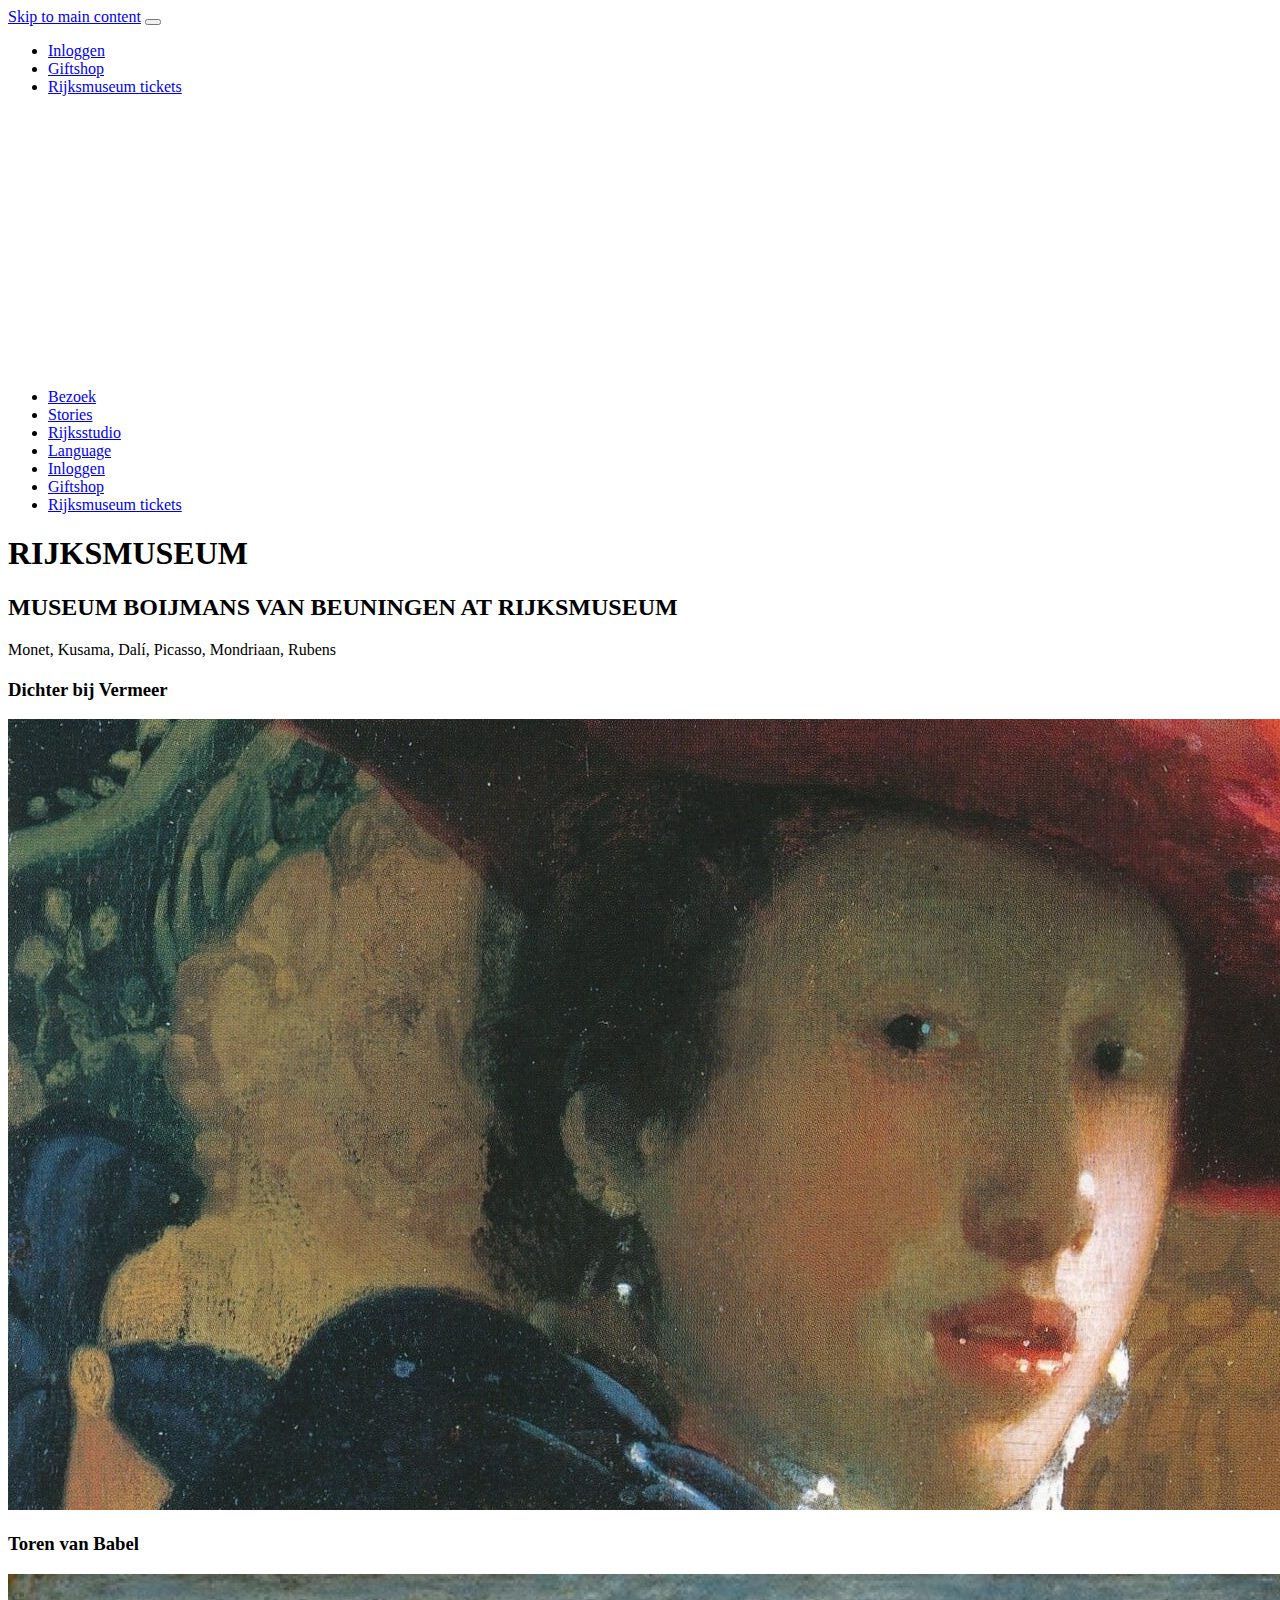
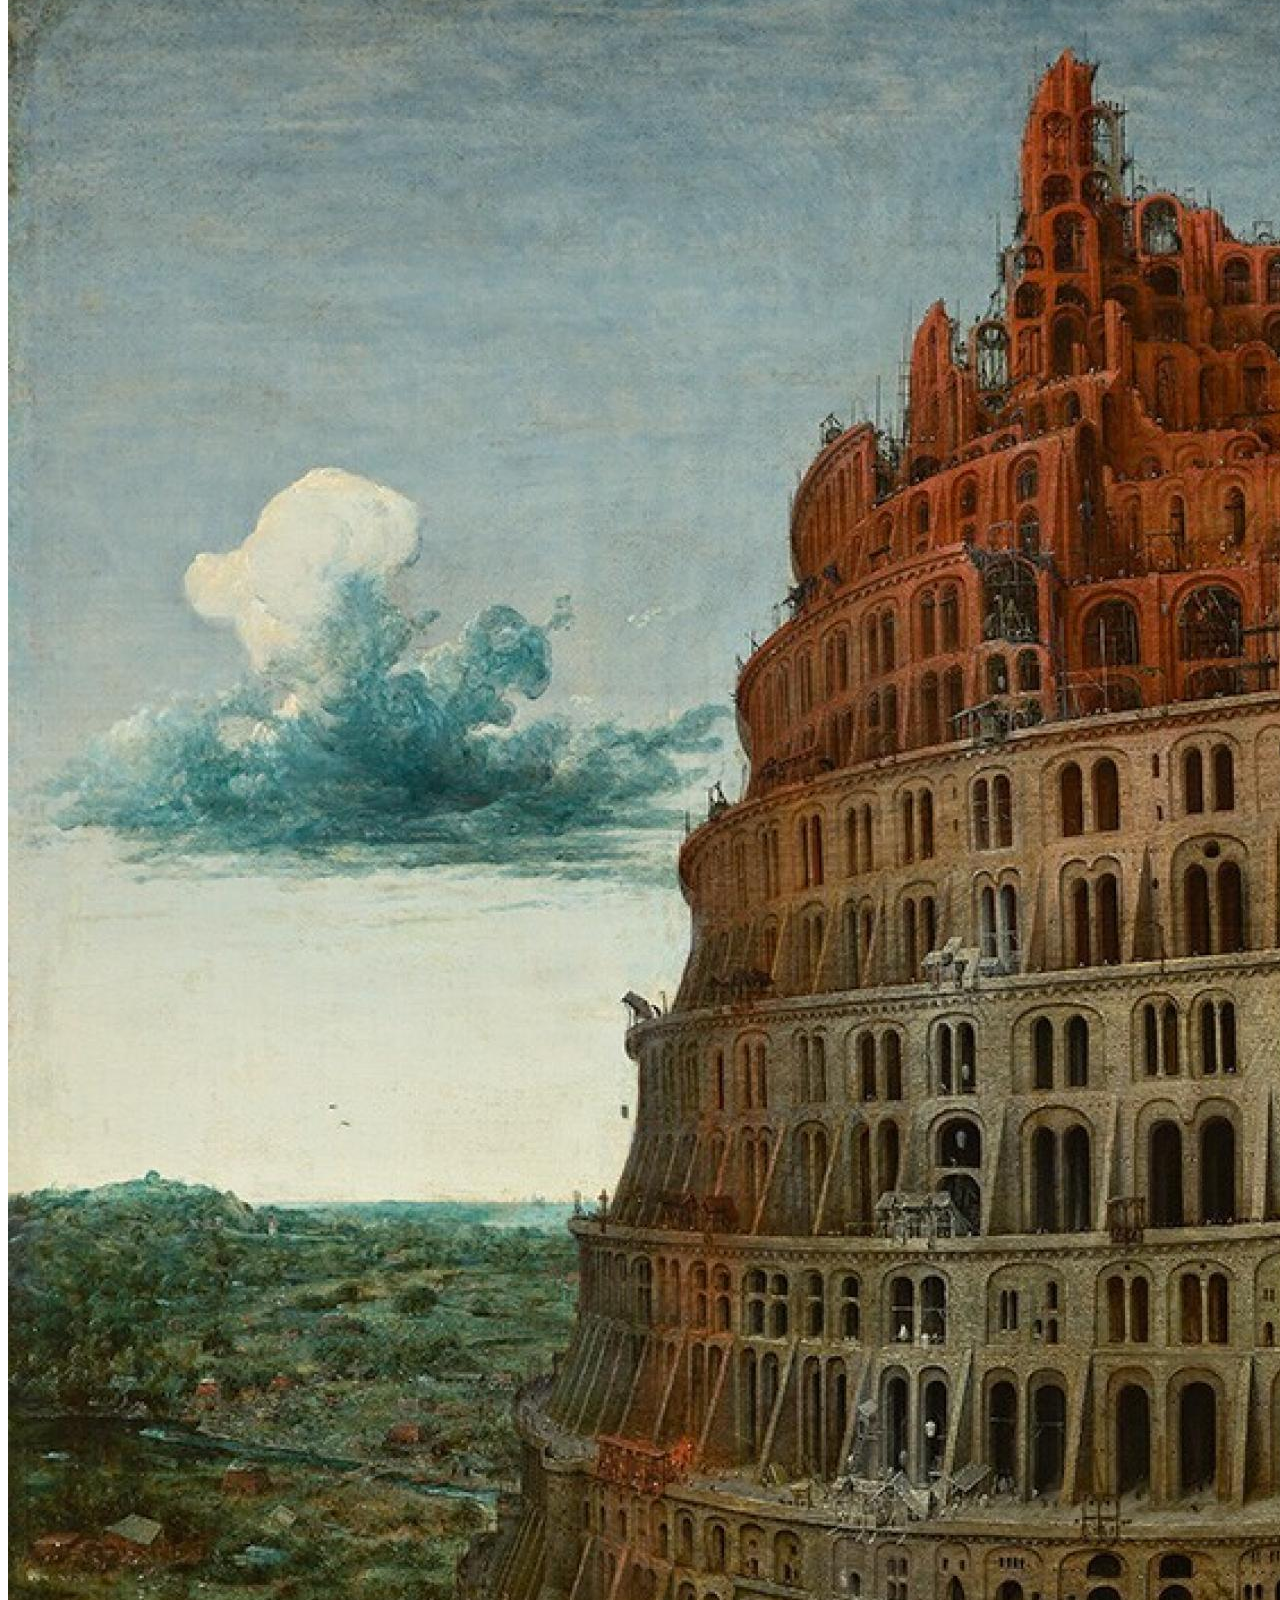
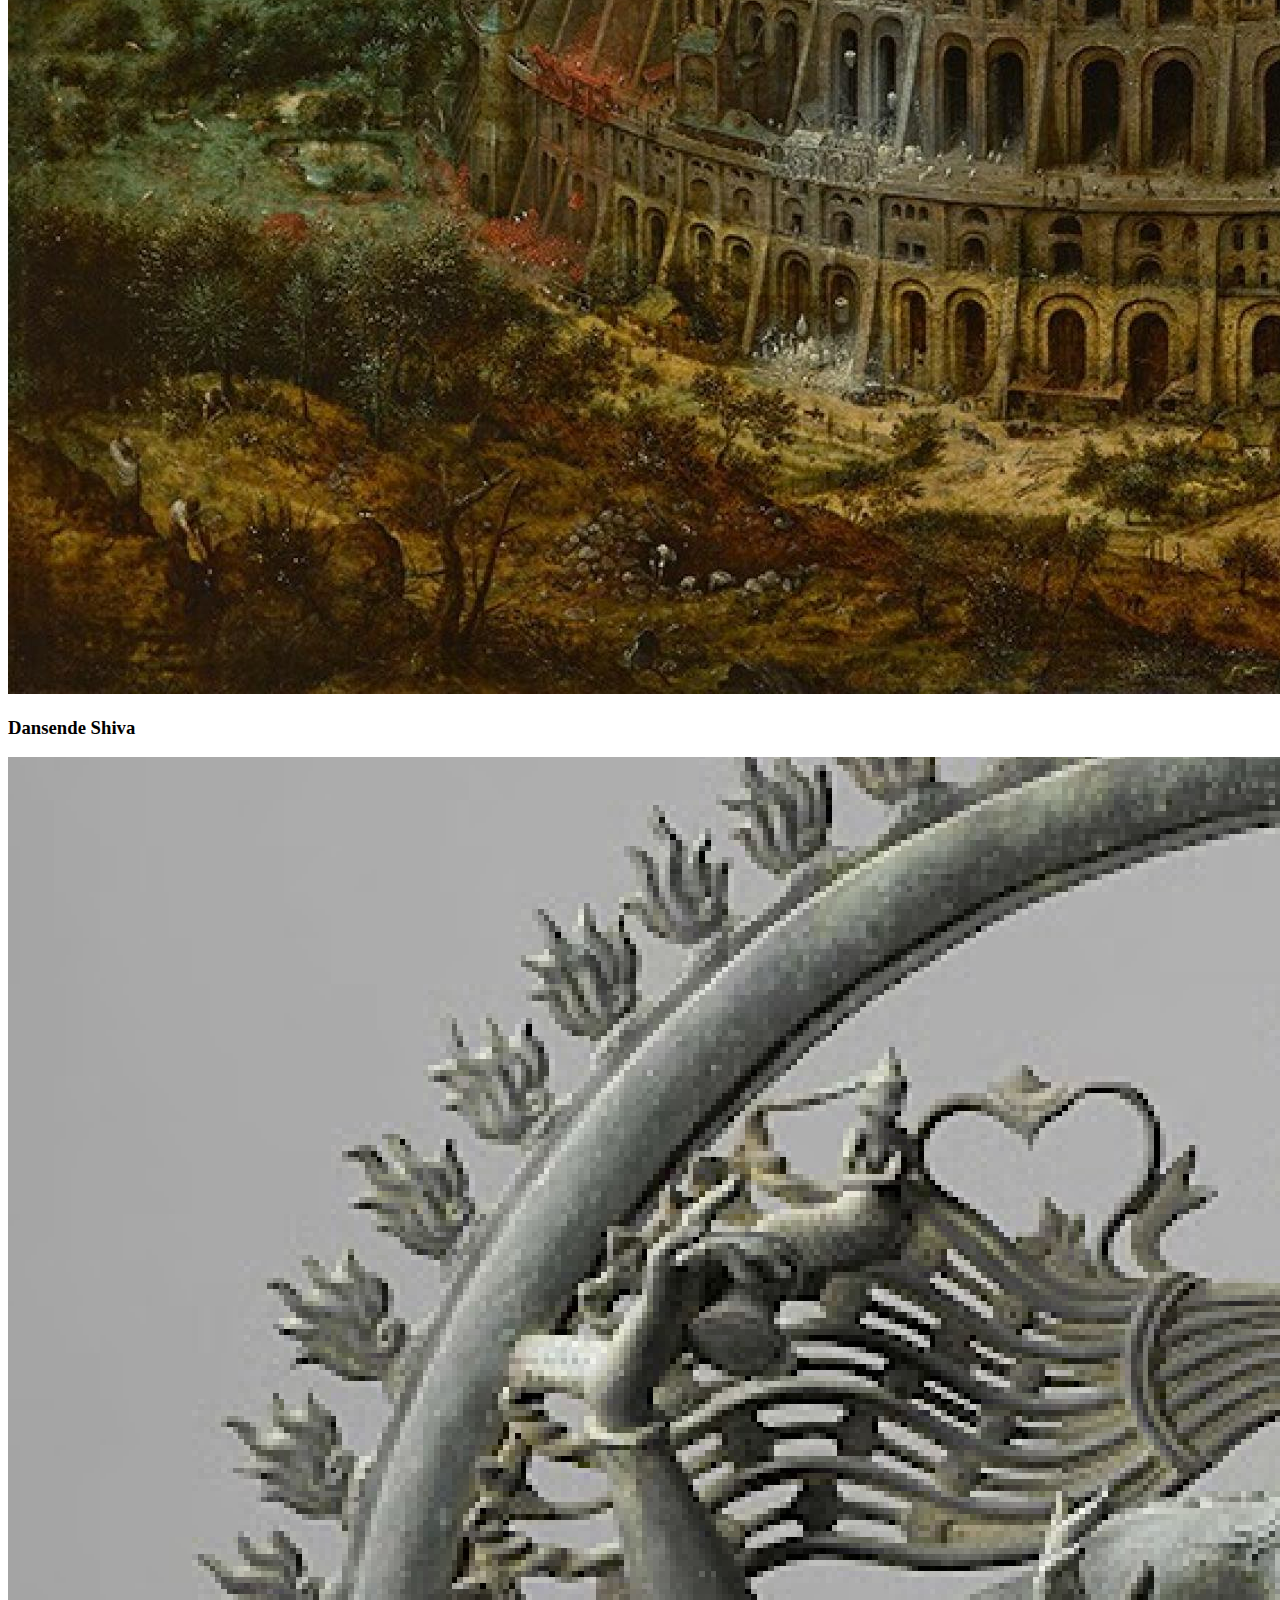
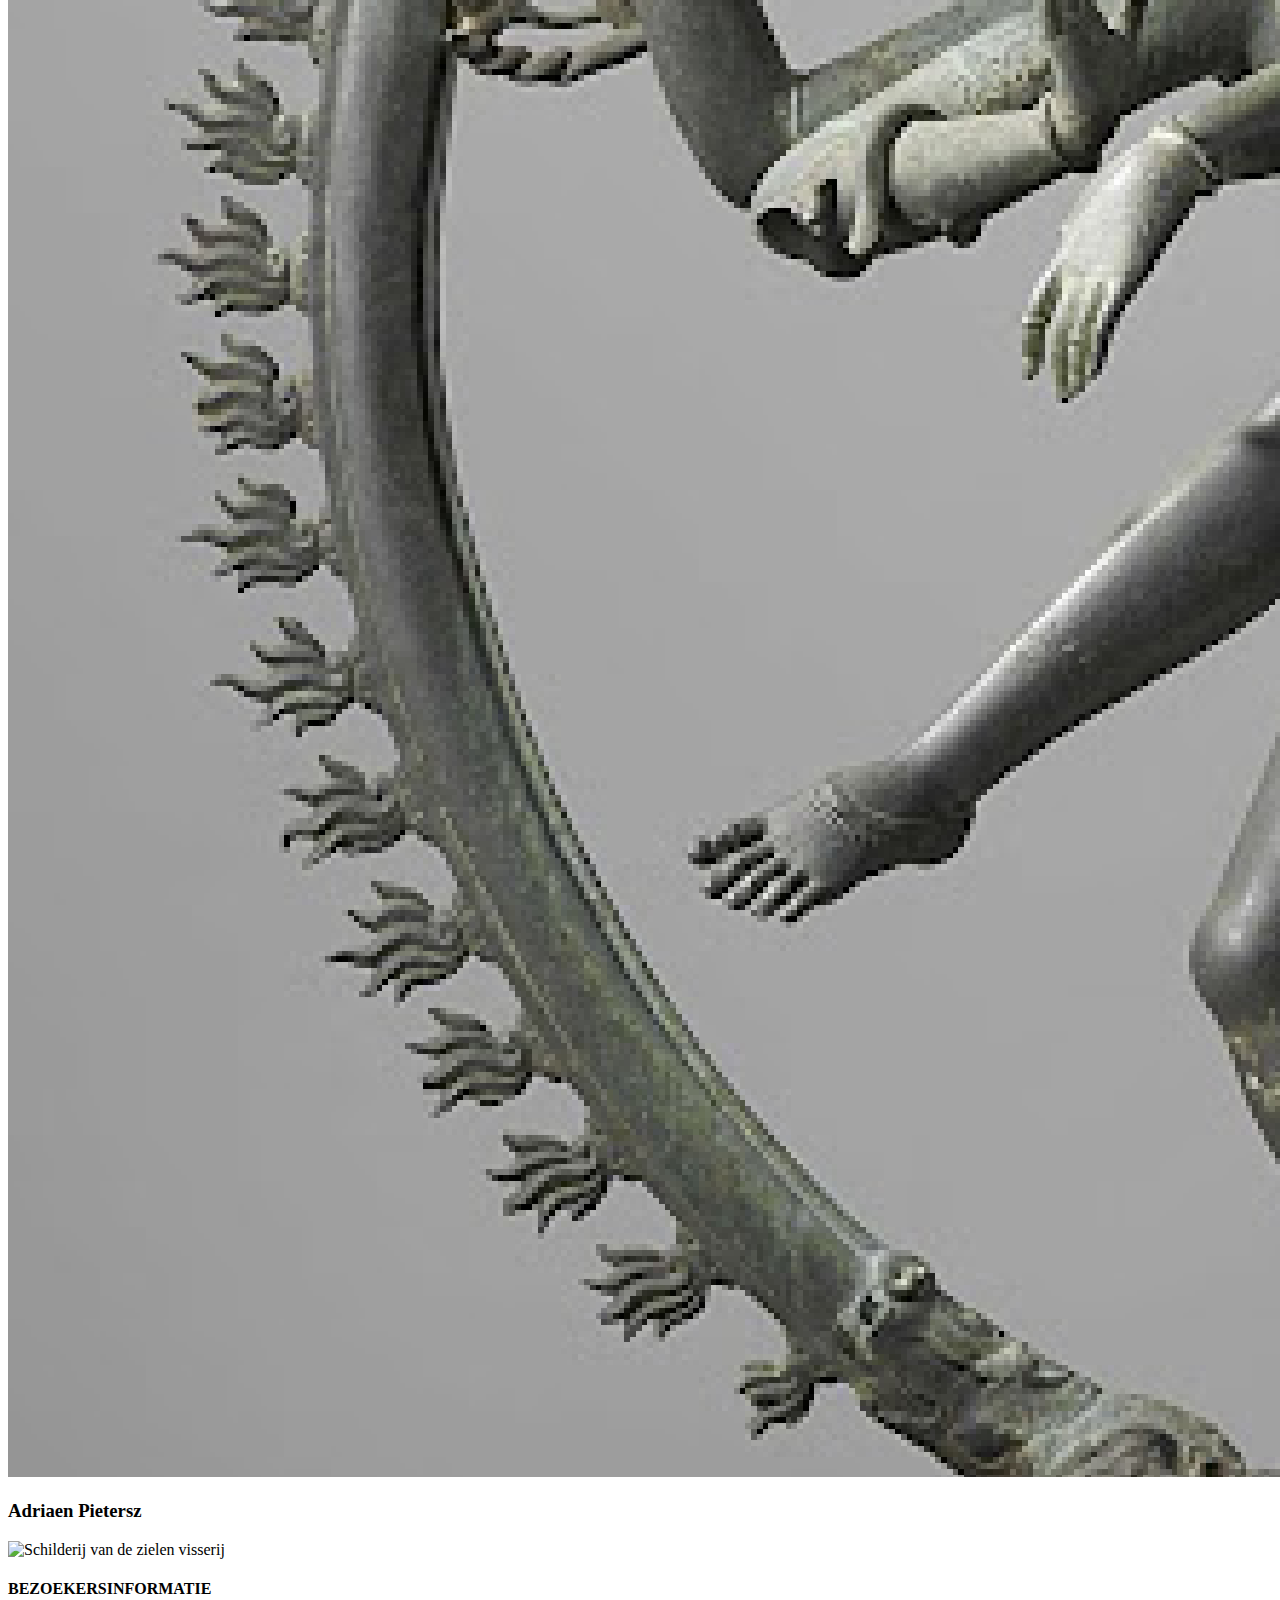
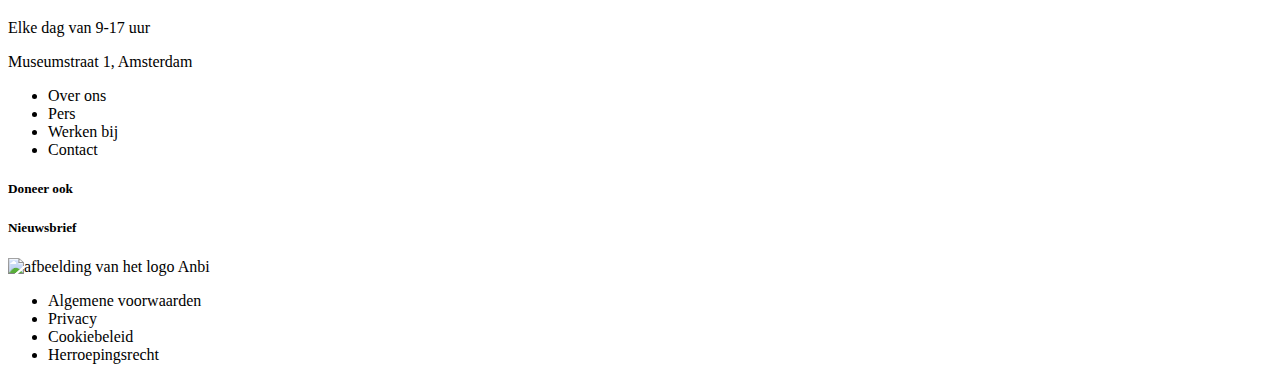
==== index.html @ 8ff32836 "Update index.html" ====
<!doctype html>
<html lang="nl">

<head>
  <meta charset="UTF-8">
  <meta name="author" content="jouw naam">
  <link rel="preconnect" href="https://fonts.googleapis.com">
  <script src="https://code.jquery.com/jquery-3.6.0.min.js"></script>
  <link rel="preconnect" href="https://fonts.gstatic.com" crossorigin>
  <link href="https://fonts.googleapis.com/css2?family=Quicksand:wght@300;400;500;600;700&display=swap"
    rel="stylesheet">
  <meta name="viewport" content="width=device-width, initial-scale=1">
  <title>Rijksmuseum homepagina</title>
  <link href="./style/homepagina.css" rel="stylesheet">
  <link href="./style/algemeen.css" rel="stylesheet">
  <link rel="icon" type="image/svg+xml" href="images/favicon.svg">
</head>

<body>
  <header>
    <a href="#main" class="skip">Skip to main content</a>
    <button id="hamburger">
      <span></span>
      <span></span>
      <span></span>
      <span></span>
    </button>

    <nav>
      <ul>
        <li><a href=".html">Inloggen</a></li>
        <li><a href=".html">Giftshop</a></li>
        <li><a href=".html">Rijksmuseum tickets</a></li>
      </ul>
    </nav>

    <nav>
      <a><img src="./images/search.png" alt="link naar zoekbalk"></a>
      <ul>
        <li><a href="index.html">Bezoek</a></li>
        <li><a href=".html">Stories</a></li>
        <li><a href=".html">Rijksstudio</a></li>
        <li><a href="index.html">Language</a></li>
        <li><a href=".html">Inloggen</a></li>
        <li><a href=".html">Giftshop</a></li>
        <li><a href=".html">Rijksmuseum tickets</a></li>
      </ul>
    </nav>

    <h1>RIJKSMUSEUM</h1>
    <section>
      <h2>MUSEUM BOIJMANS VAN BEUNINGEN AT RIJKSMUSEUM</h2>
      <p>Monet, Kusama, Dalí, Picasso, Mondriaan, Rubens</p>
    </section>
  </header>


  <main id="main">
    <section>
      <h2></h2>

      <article>
        <h3>Dichter bij Vermeer</h3>
        <img src="./images/vermeer.jpg" alt="Schilderij van Vermeer van een jongen met een hoed">
      </article>

      <article>
        <h3>Toren van Babel</h3>
        <img src="images/torenvanbabel.jpg" alt="Schilderij van de toren van Babel">
      </article>

      <article>
        <h3>Dansende Shiva</h3>
        <img src="images/dansendeShiva.png" alt="Foto van het beeld van de Dansende Shiva">
      </article>

      <article>
        <h3>Adriaen Pietersz</h3>
        <img src="images/dezielenvisserij.jpeg" alt="Schilderij van de zielen visserij">
      </article>

    </section>
  </main>


  <footer>
    <section>
      <h4>BEZOEKERSINFORMATIE</h4>
      <p>Elke dag van 9-17 uur</p>
      <p>Museumstraat 1, Amsterdam</p>
    </section>

    <div>
      <ul>
        <li>Over ons</li>
        <li>Pers</li>
        <li>Werken bij</li>
        <li>Contact</li>
      </ul>
    </div>

    <section>
      <h5>Doneer ook</h5>
      <h5>Nieuwsbrief</h5>
    </section>

    <section>
      <img src="./images/anbilogo.png" alt="afbeelding van het logo Anbi">
    </section>
    <div>
      <ul>
        <li>Algemene voorwaarden</li>
        <li>Privacy</li>
        <li>Cookiebeleid</li>
        <li>Herroepingsrecht</li>
      </ul>
    </div>
  </footer>

  <script defer src="scripts/script.js"></script>
</body>

</html>
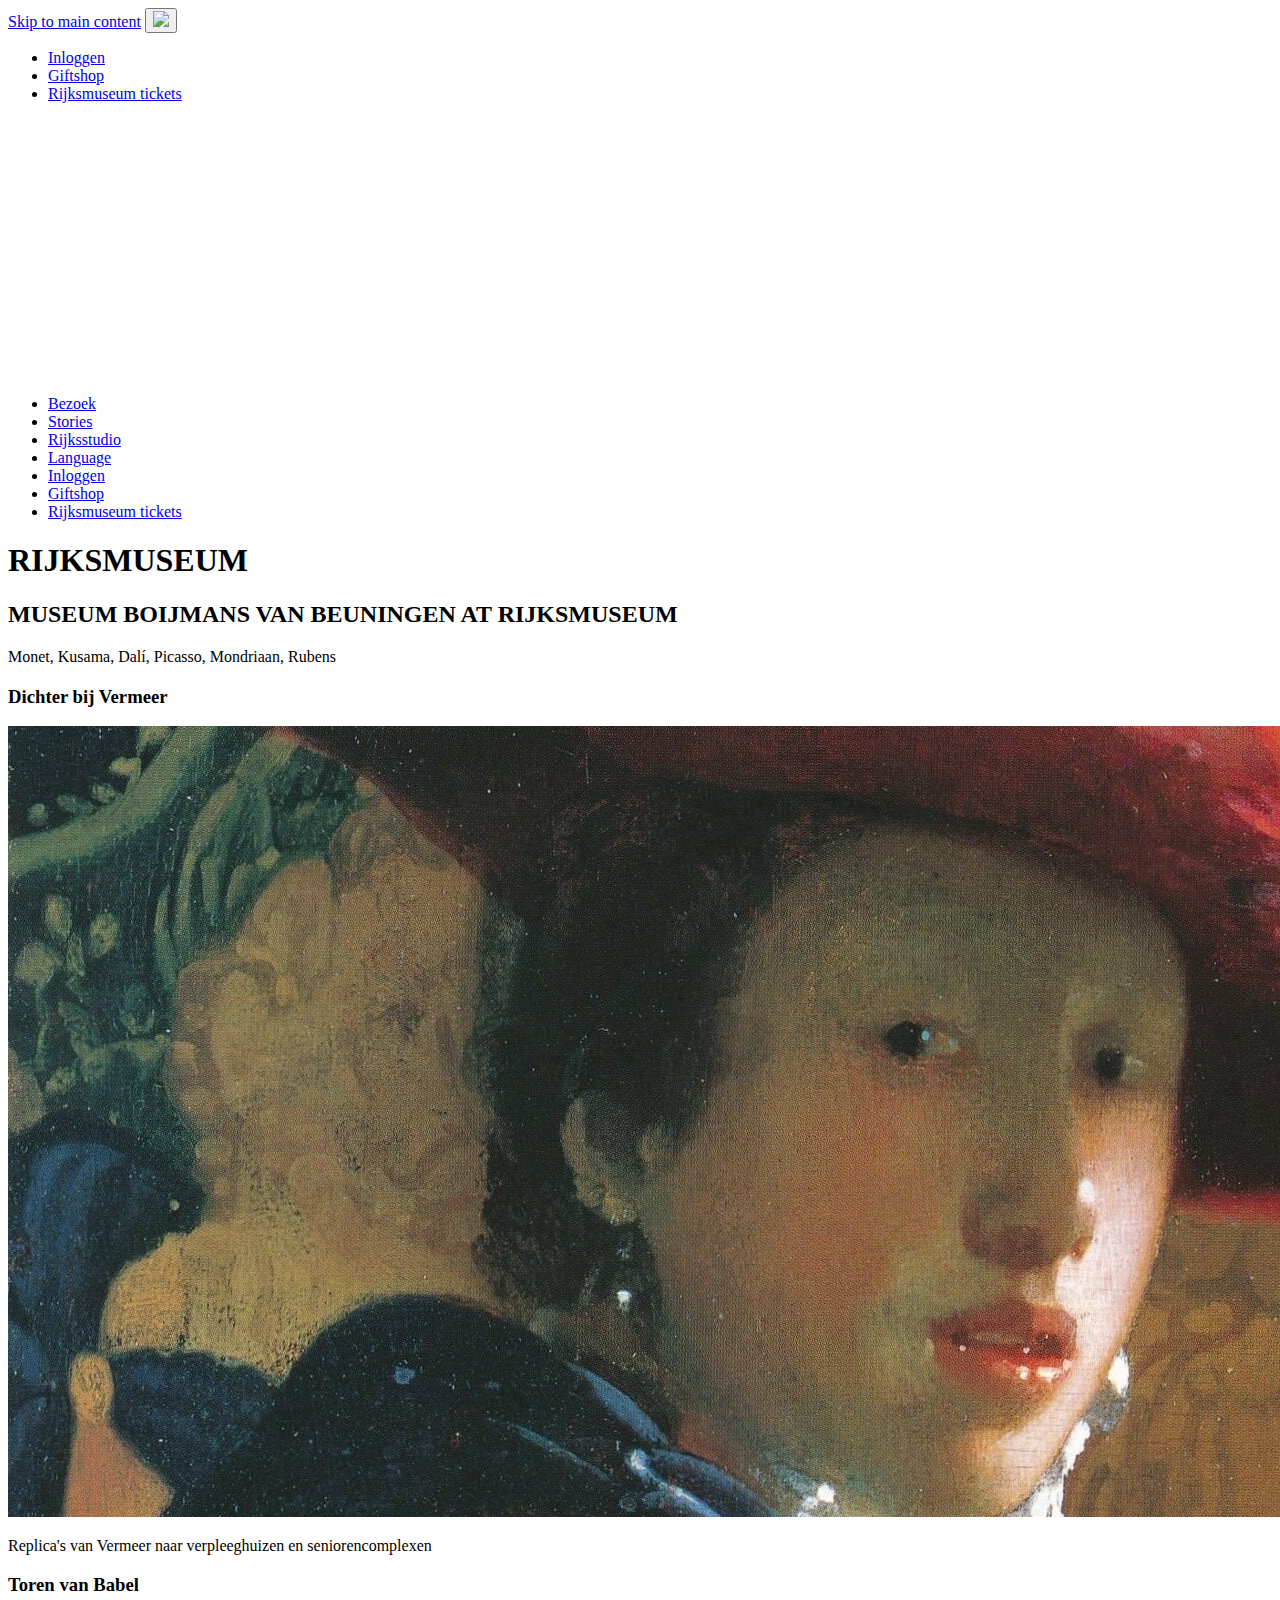
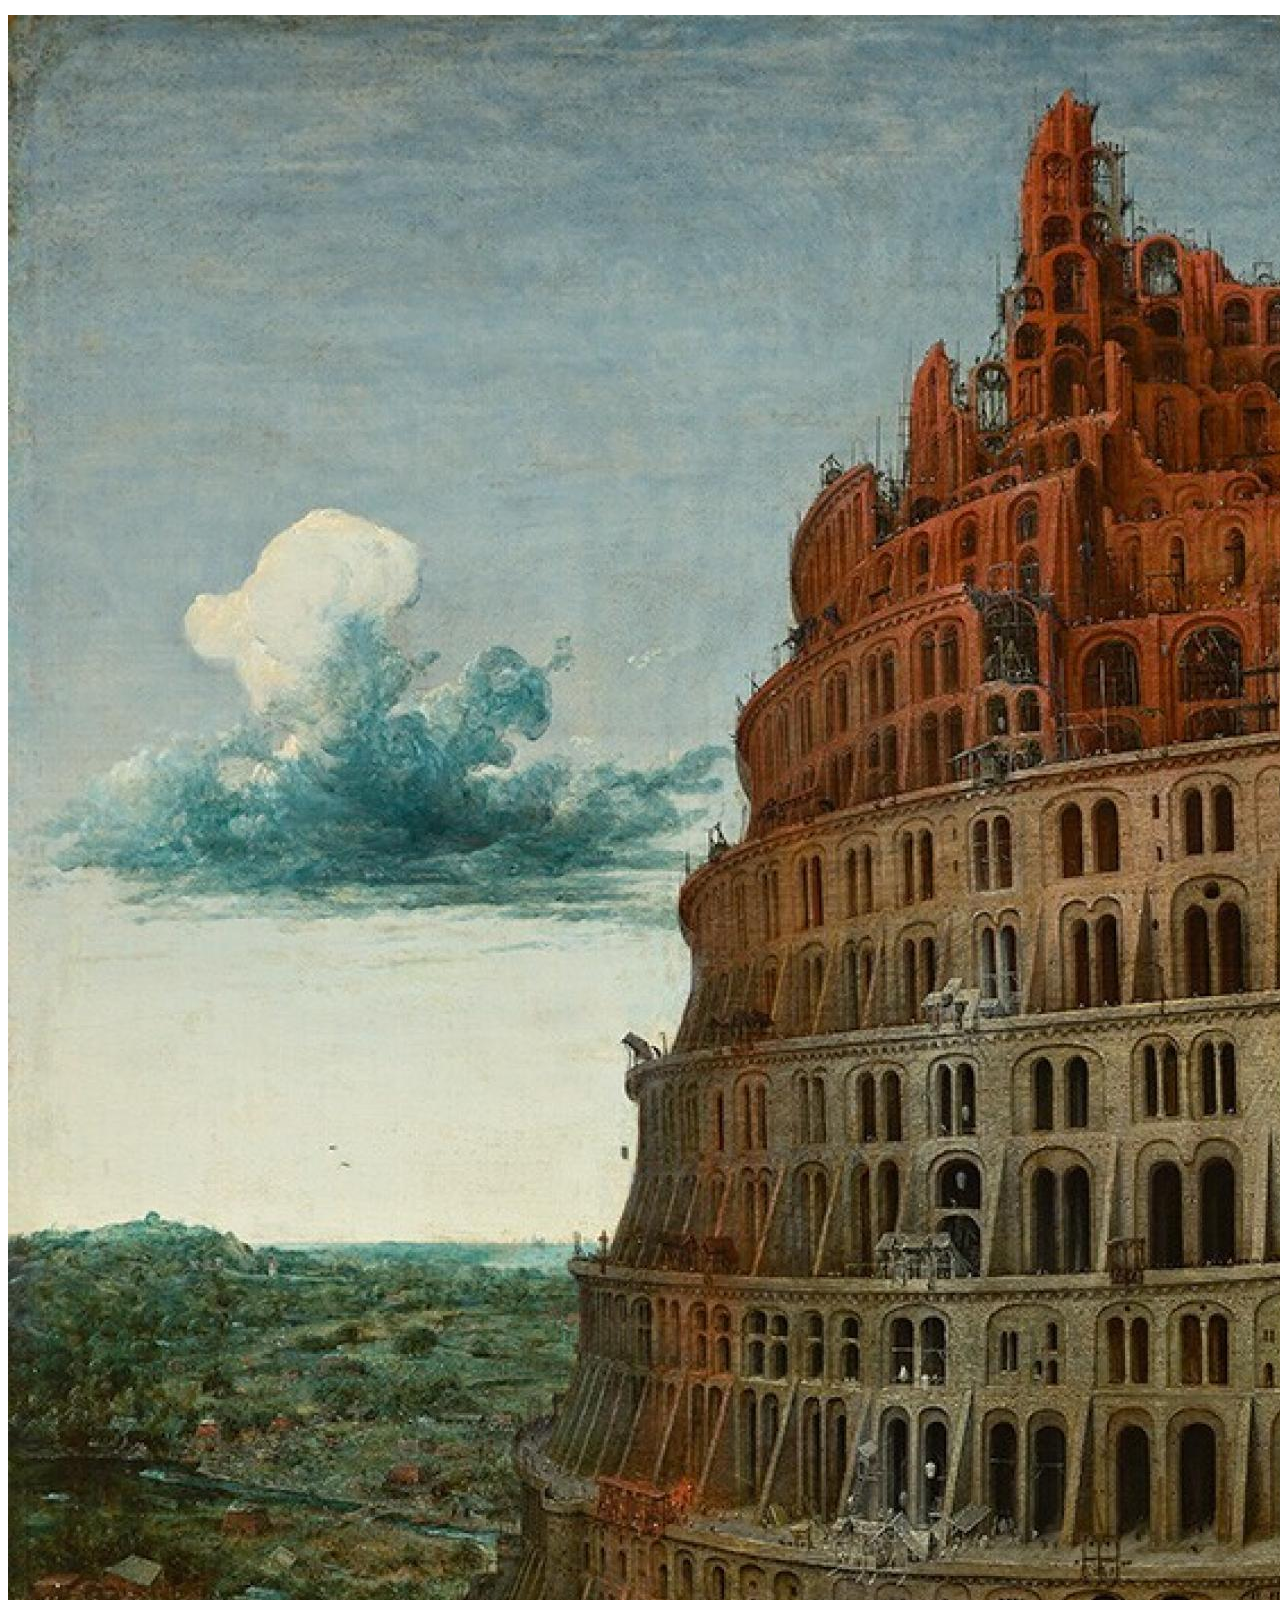
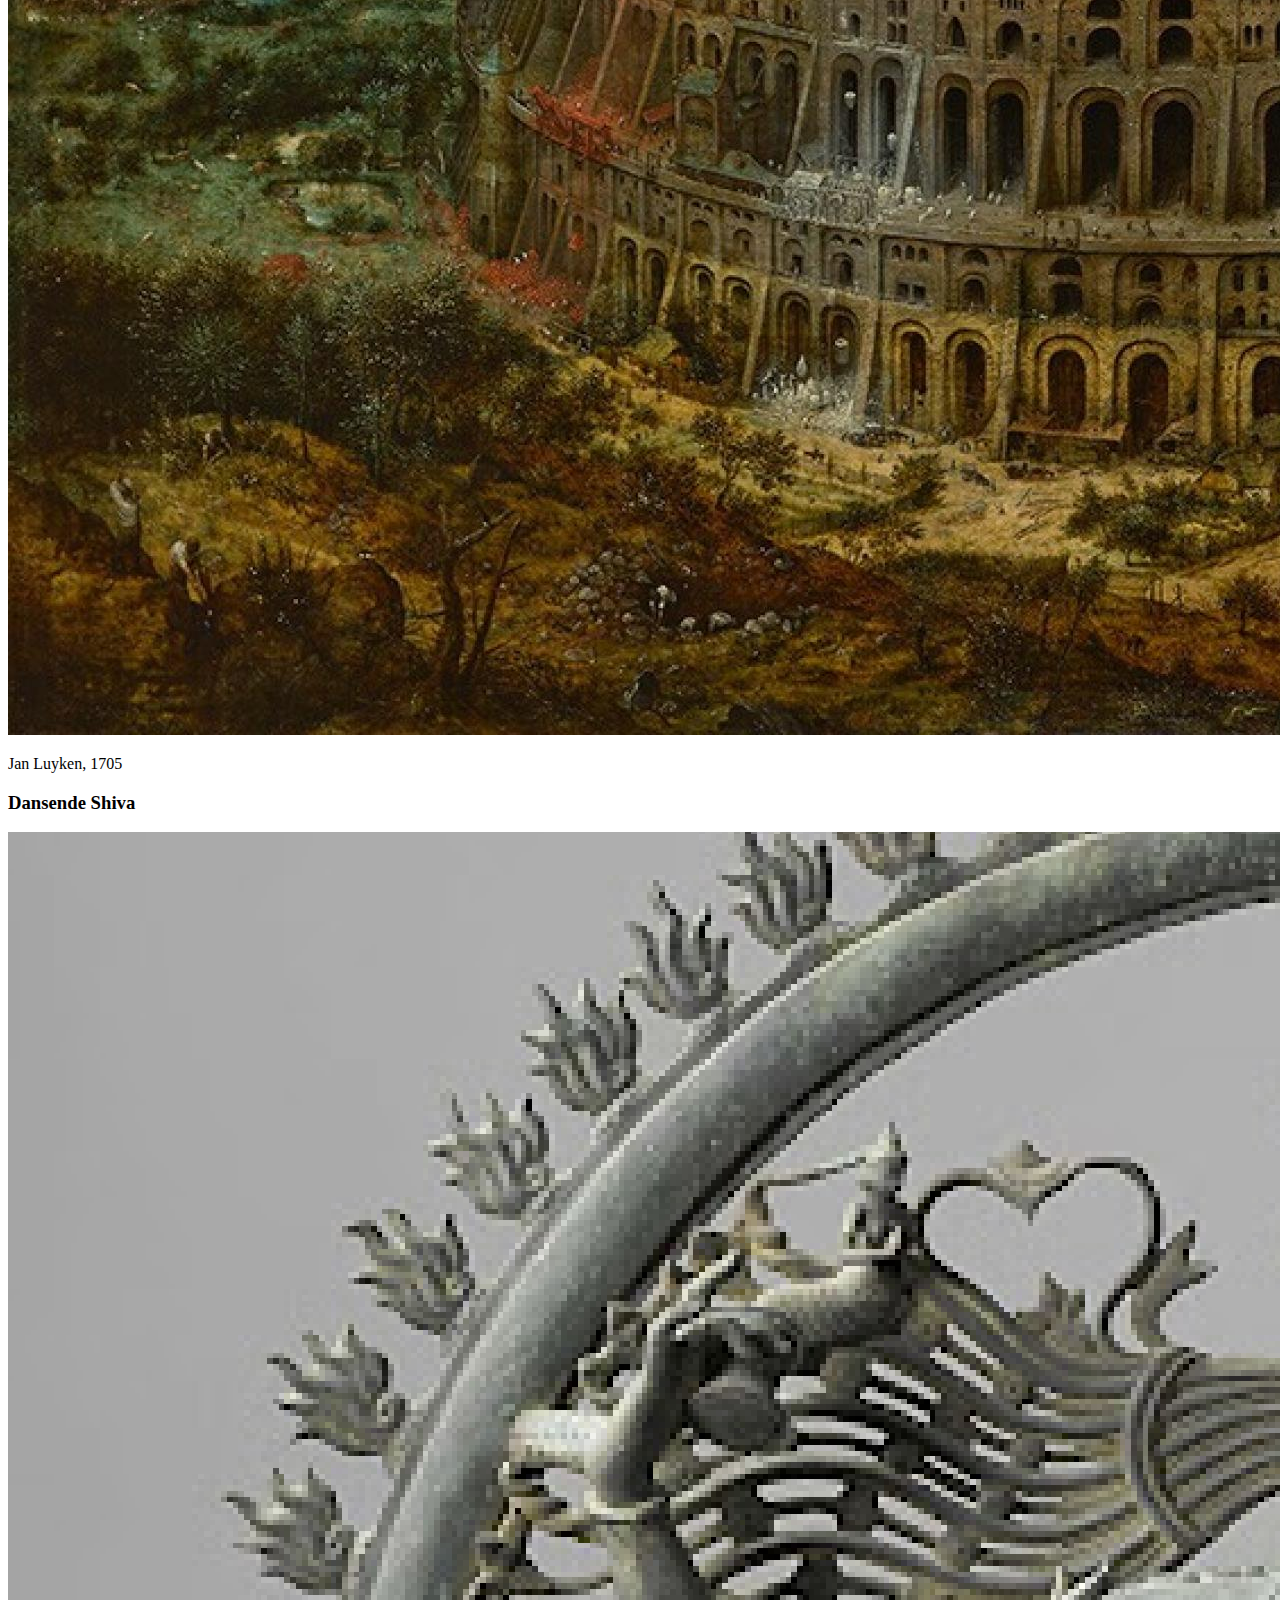
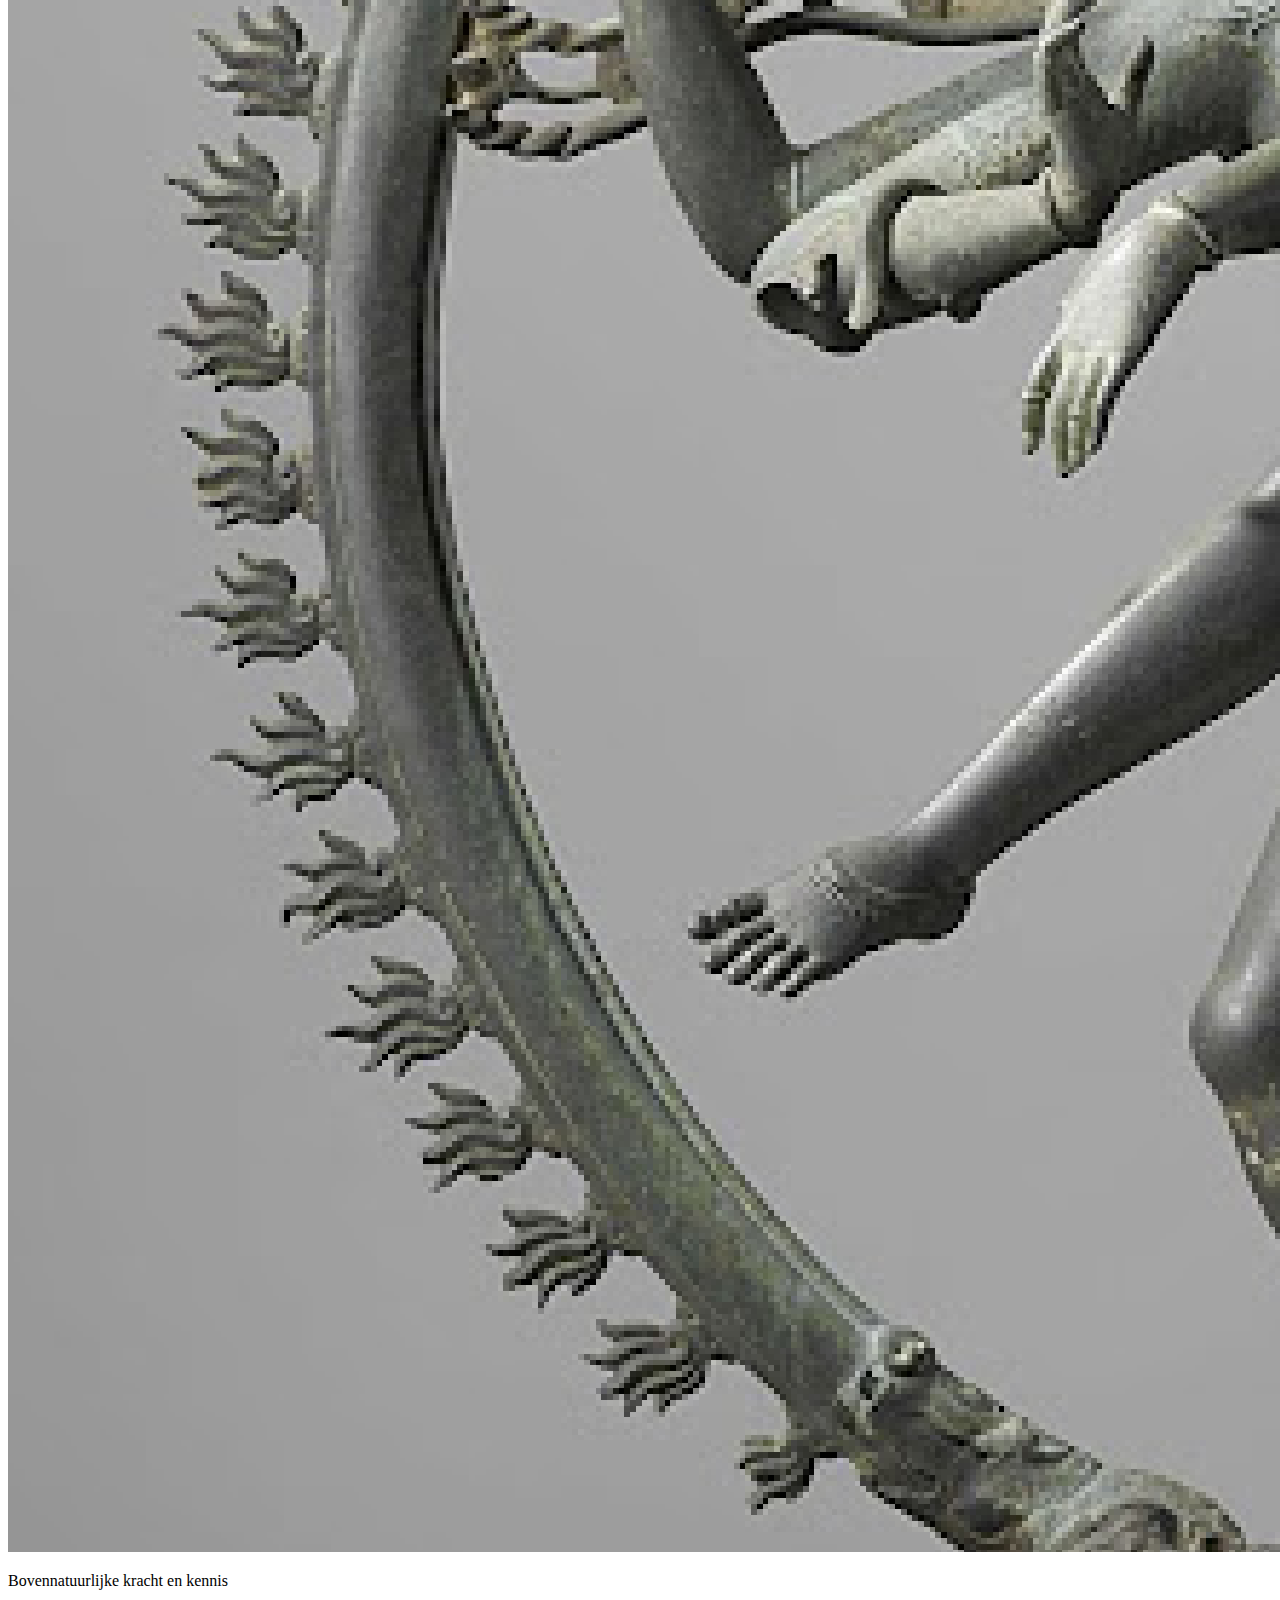
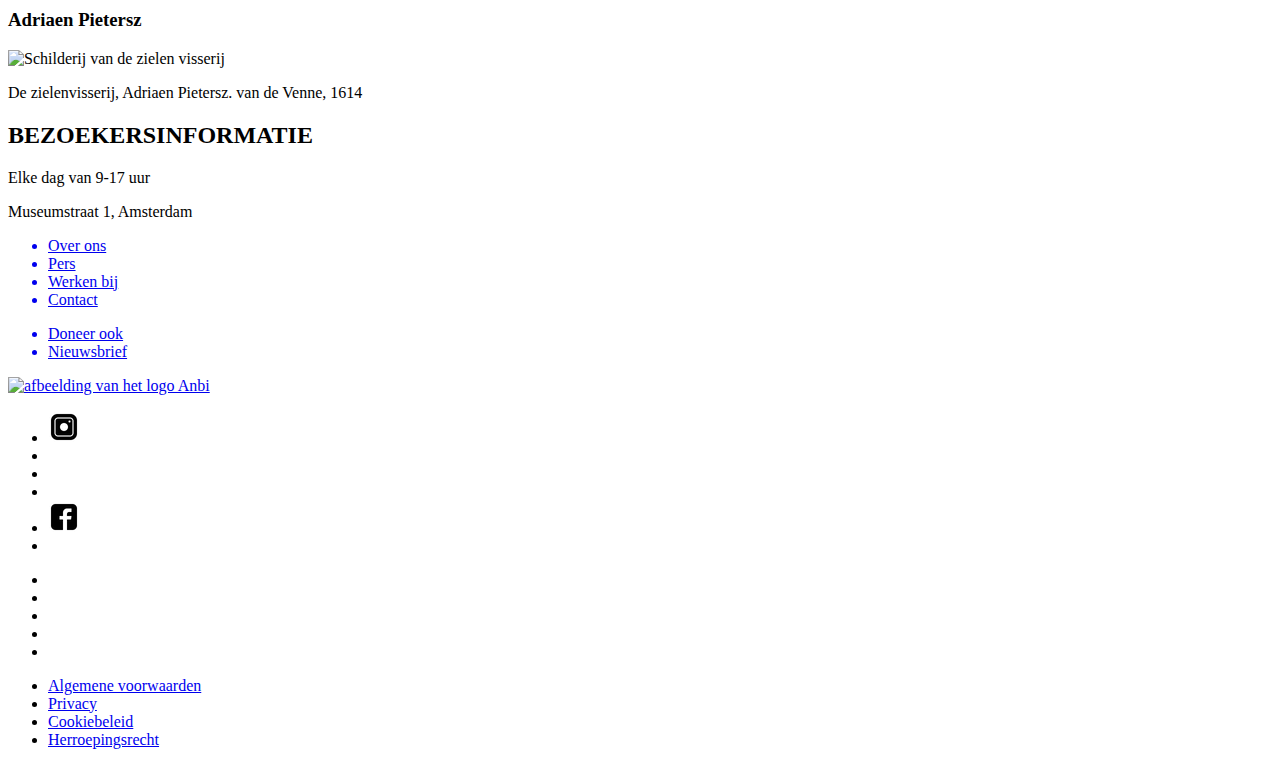
==== commit 1ee47c9e: "Update index.html" ====
--- a/index.html
+++ b/index.html
@@ -13,17 +13,13 @@
   <title>Rijksmuseum homepagina</title>
   <link href="./style/homepagina.css" rel="stylesheet">
   <link href="./style/algemeen.css" rel="stylesheet">
-  <link rel="icon" type="image/svg+xml" href="images/favicon.svg">
 </head>
 
 <body>
   <header>
     <a href="#main" class="skip">Skip to main content</a>
-    <button id="hamburger">
-      <span></span>
-      <span></span>
-      <span></span>
-      <span></span>
+    <button aria-label="menu" aria-expanded="false">
+      <img src="https://assets.codepen.io/274456/ui-icon-hamburger.svg" aria-hidden="true" />
     </button>
 
     <nav>
@@ -40,7 +36,7 @@
         <li><a href="index.html">Bezoek</a></li>
         <li><a href=".html">Stories</a></li>
         <li><a href=".html">Rijksstudio</a></li>
-        <li><a href="index.html">Language</a></li>
+        <li><a href="vermeer.html">Language</a></li>
         <li><a href=".html">Inloggen</a></li>
         <li><a href=".html">Giftshop</a></li>
         <li><a href=".html">Rijksmuseum tickets</a></li>
@@ -62,21 +58,25 @@
       <article>
         <h3>Dichter bij Vermeer</h3>
         <img src="./images/vermeer.jpg" alt="Schilderij van Vermeer van een jongen met een hoed">
+        <p>Replica's van Vermeer naar verpleeghuizen en seniorencomplexen</p>
       </article>
 
       <article>
         <h3>Toren van Babel</h3>
         <img src="images/torenvanbabel.jpg" alt="Schilderij van de toren van Babel">
+        <p>Jan Luyken, 1705</p>
       </article>
 
       <article>
         <h3>Dansende Shiva</h3>
         <img src="images/dansendeShiva.png" alt="Foto van het beeld van de Dansende Shiva">
+        <p>Bovennatuurlijke kracht en kennis</p>
       </article>
 
       <article>
         <h3>Adriaen Pietersz</h3>
         <img src="images/dezielenvisserij.jpeg" alt="Schilderij van de zielen visserij">
+        <p>De zielenvisserij, Adriaen Pietersz. van de Venne, 1614</p>
       </article>
 
     </section>
@@ -85,35 +85,60 @@
 
   <footer>
     <section>
-      <h4>BEZOEKERSINFORMATIE</h4>
+      <h2>BEZOEKERSINFORMATIE</h2>
       <p>Elke dag van 9-17 uur</p>
       <p>Museumstraat 1, Amsterdam</p>
     </section>
 
     <div>
       <ul>
-        <li>Over ons</li>
-        <li>Pers</li>
-        <li>Werken bij</li>
-        <li>Contact</li>
+        <a href="#"><li>Over ons</li></a>
+        <a href="#"><li>Pers</li></a>
+        <a href="#"><li>Werken bij</li></a>
+        <a href="#"><li>Contact</li></a>
       </ul>
     </div>
 
     <section>
-      <h5>Doneer ook</h5>
-      <h5>Nieuwsbrief</h5>
+      <div>
+        <ul>
+          <a href="#"><li>Doneer ook</li></a>
+          <a href="#"><li>Nieuwsbrief</li></a>
+        </ul>
+      </div>
+
+      <div>
+        <a href="#"><img src="./images/anbilogo.png" alt="afbeelding van het logo Anbi"></a>
+      </div>
+
+      <div>
+        <ul>
+          <li><a href="#"></a><img src="./images/instagram.png" alt=""></a></li>
+          <li><a href="#"></a><img src="./images/twitter.png" alt=""></a></li>
+          <li><a href="#"></a><img src="./images/whatsapp.png" alt=""></a></li>
+          <li><a href="#"></a><img src="./images/pinterest.png" alt=""></a></li>
+          <li><a href="#"></a><img src="./images/facebook.png" alt=""></a></li>
+          <li><a href="#"></a><img src="./images/messenger.png" alt=""></a></li>
+        </ul>
+      </div>
+
     </section>
 
-    <section>
-      <img src="./images/anbilogo.png" alt="afbeelding van het logo Anbi">
-    </section>
     <div>
       <ul>
-        <li>Algemene voorwaarden</li>
-        <li>Privacy</li>
-        <li>Cookiebeleid</li>
-        <li>Herroepingsrecht</li>
+        <li><a href="#"><img src="./images/overheid.png" alt=""></a></li>
+        <li><a href="#"><img src="./images/Philips_logo_new.svg.png" alt=""></a></li>
+        <li><a href="#"><img src="./images/vrienden.png" alt=""></a></li>
+        <li><a href="#"><img src="./images/ing-logo-white-1.png" alt=""></a></li>
+        <li><a href="#"><img src="./images/kpn-logo-black-and-white.png" alt=""></a></li>
       </ul>
+      <ul>
+        <li><a href="#">Algemene voorwaarden</a></li>
+        <li><a href="#">Privacy</a></li>
+        <li><a href="#">Cookiebeleid</a></li>
+        <li><a href="#">Herroepingsrecht</a></li>
+      </ul>
+
     </div>
   </footer>
 
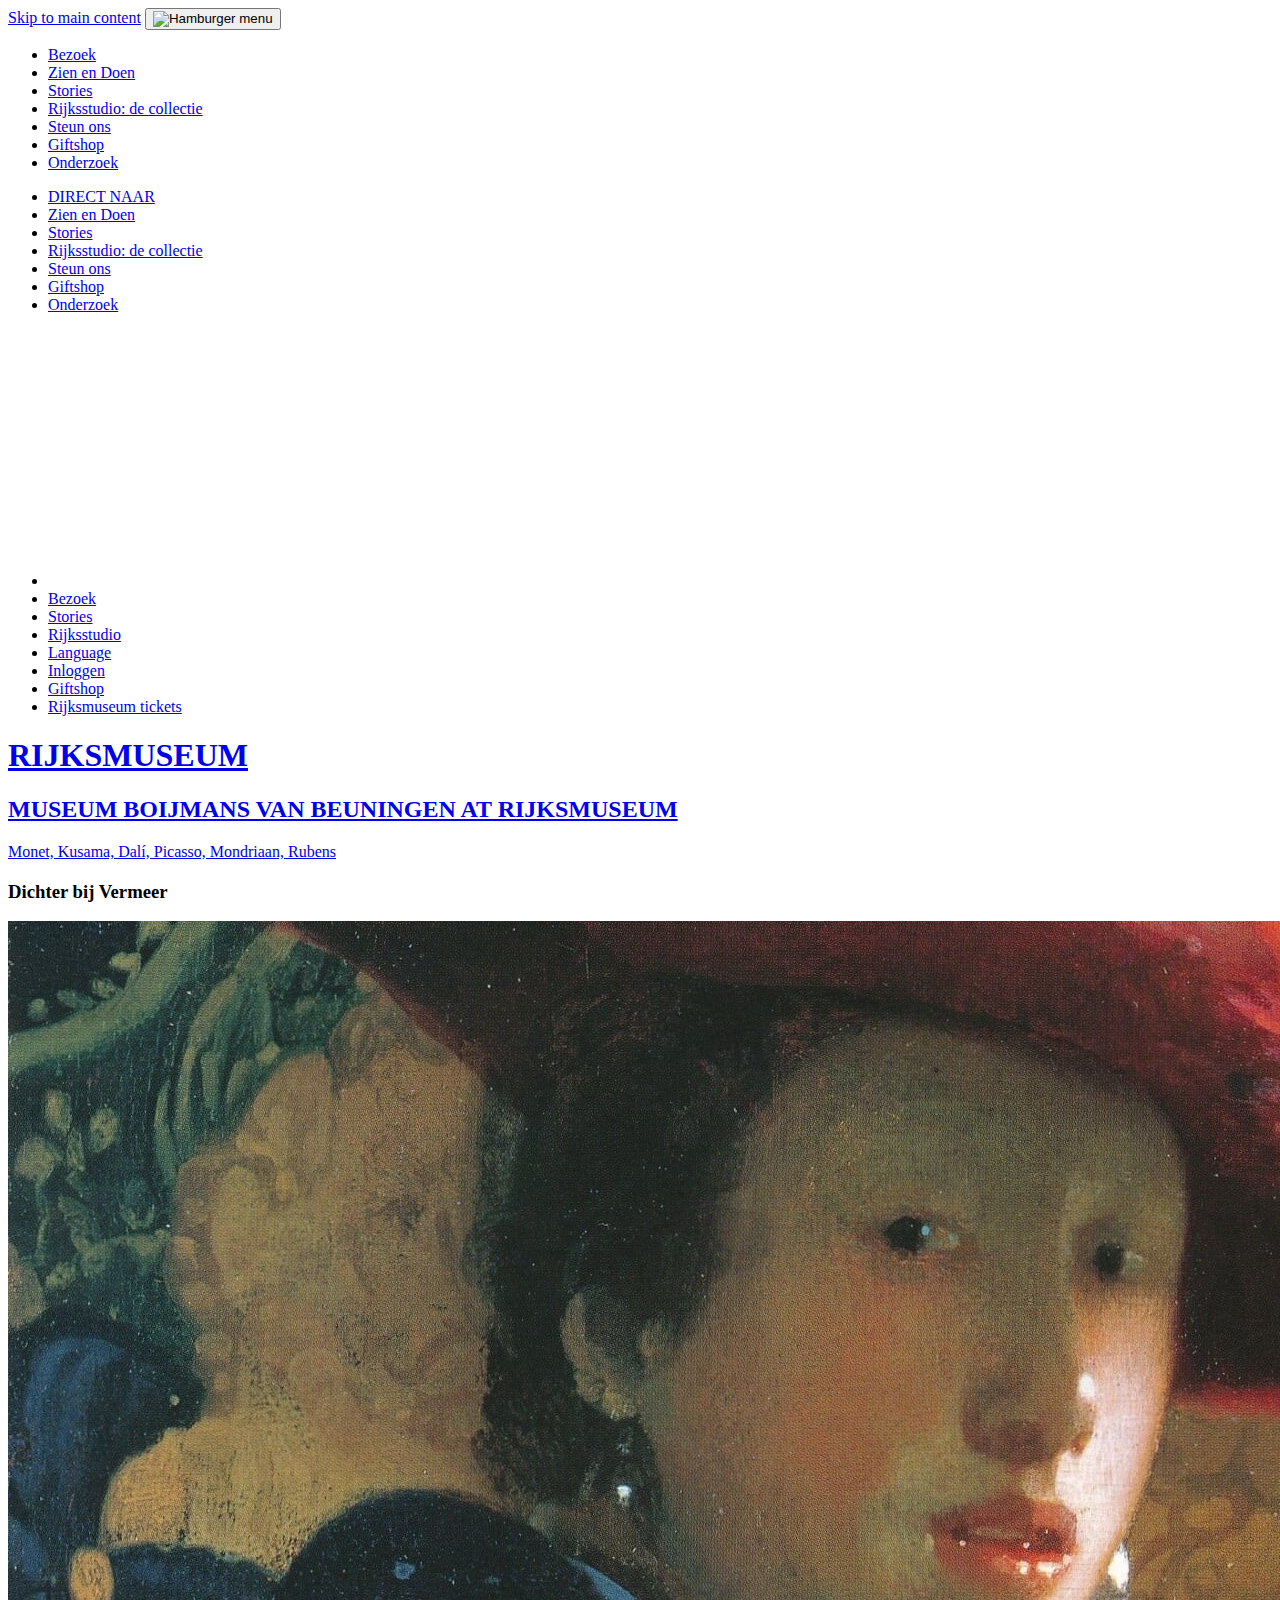
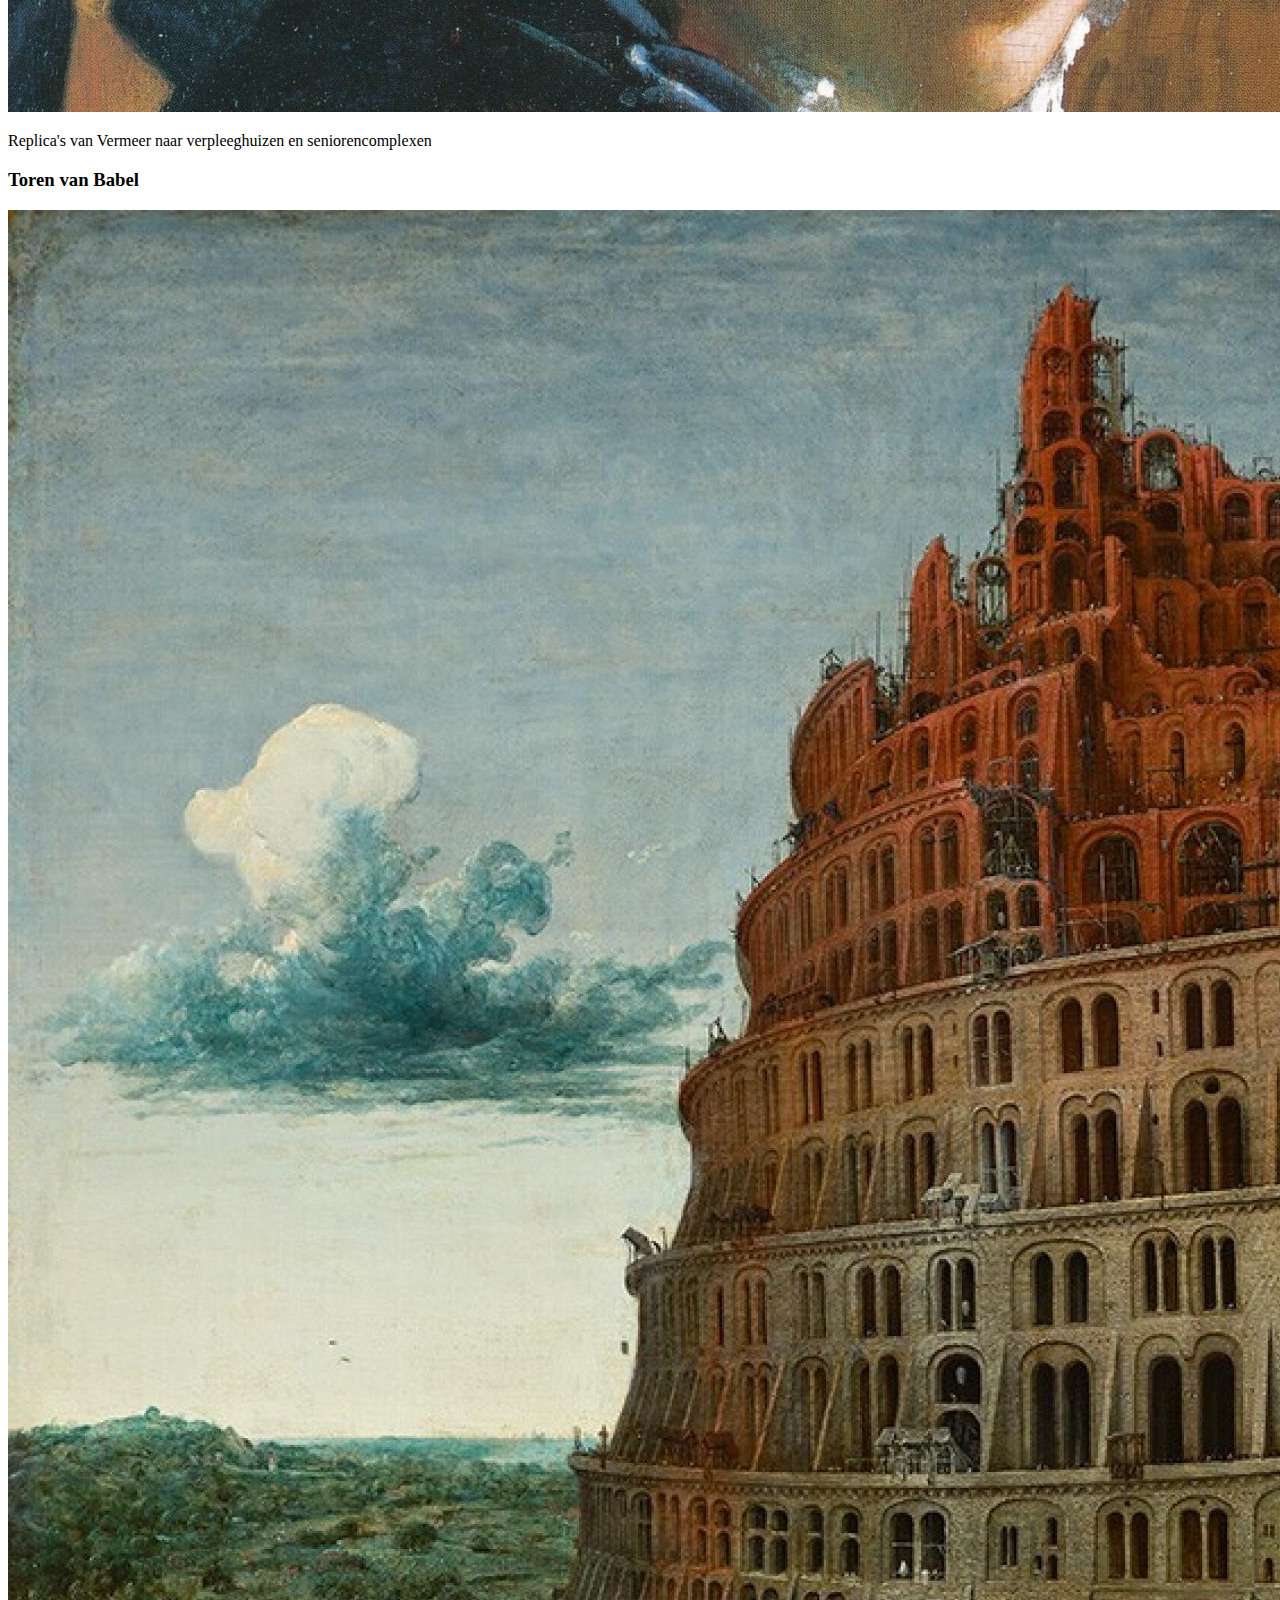
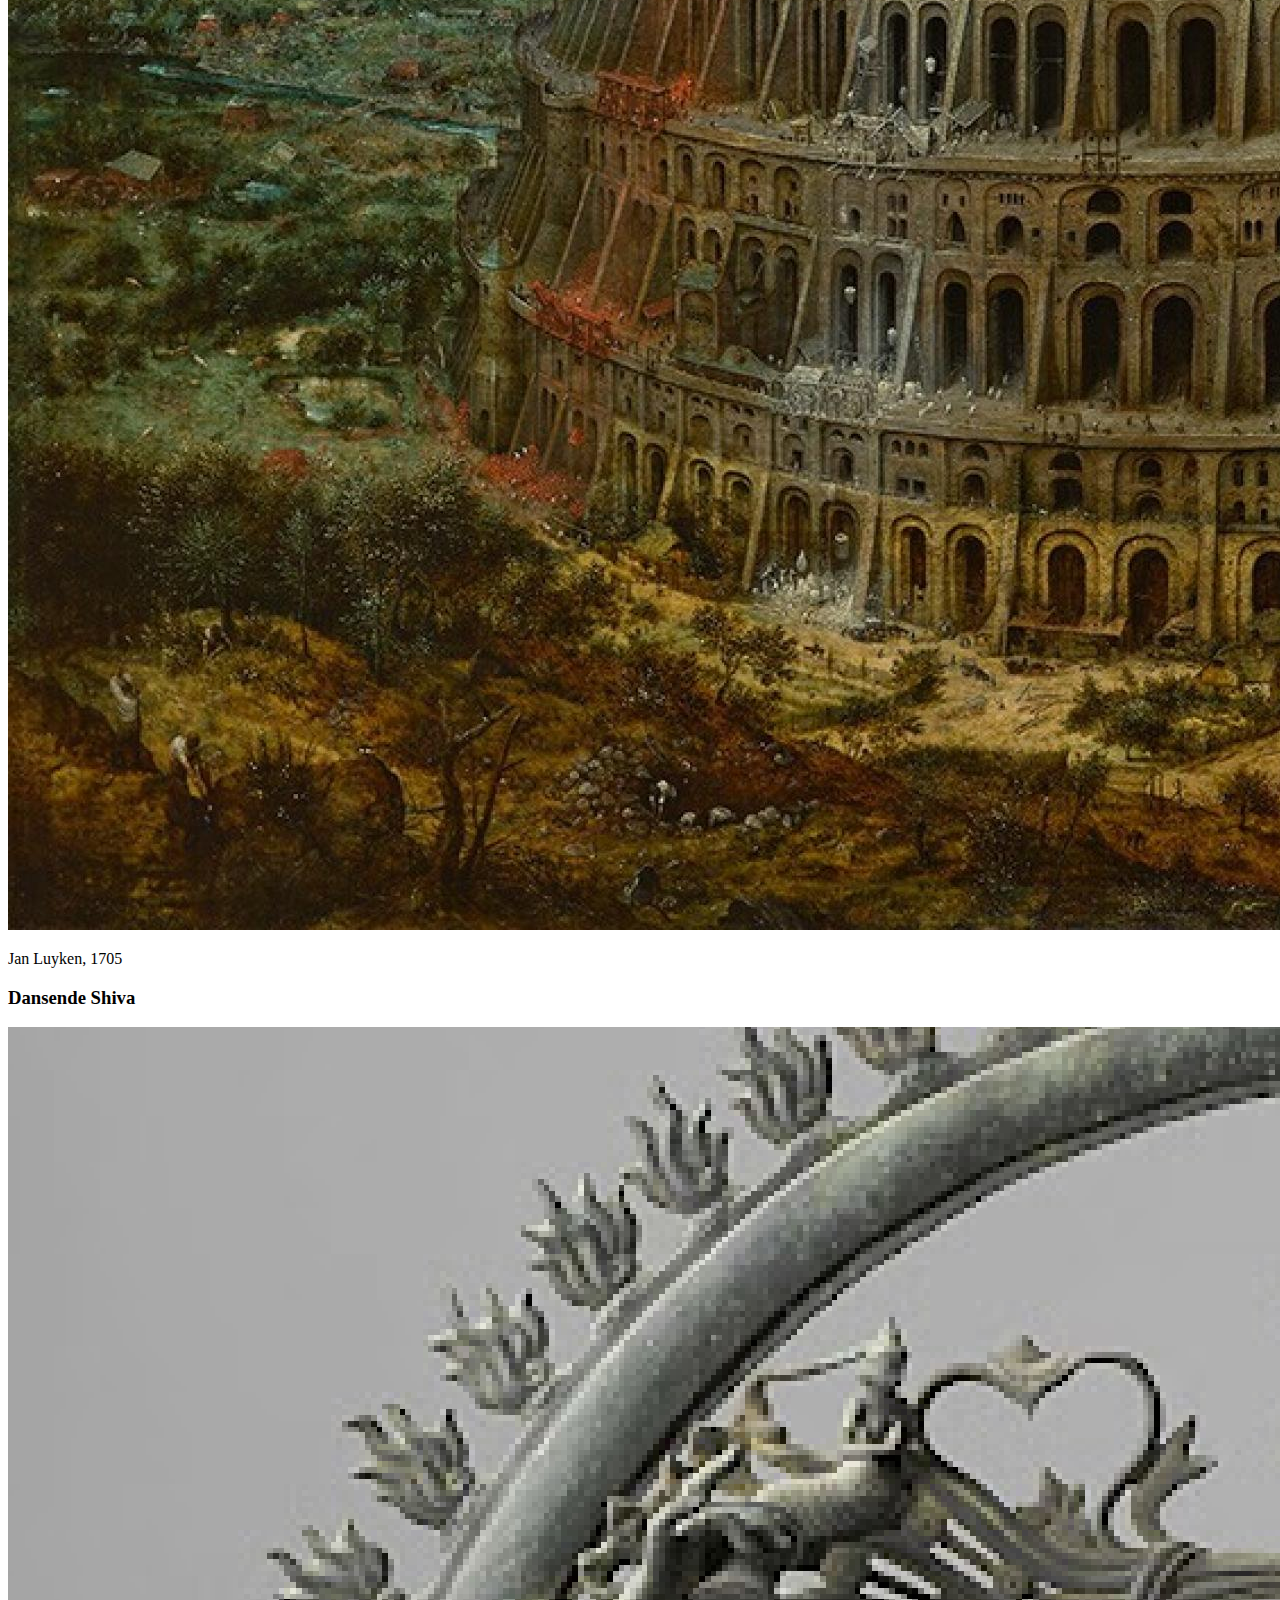
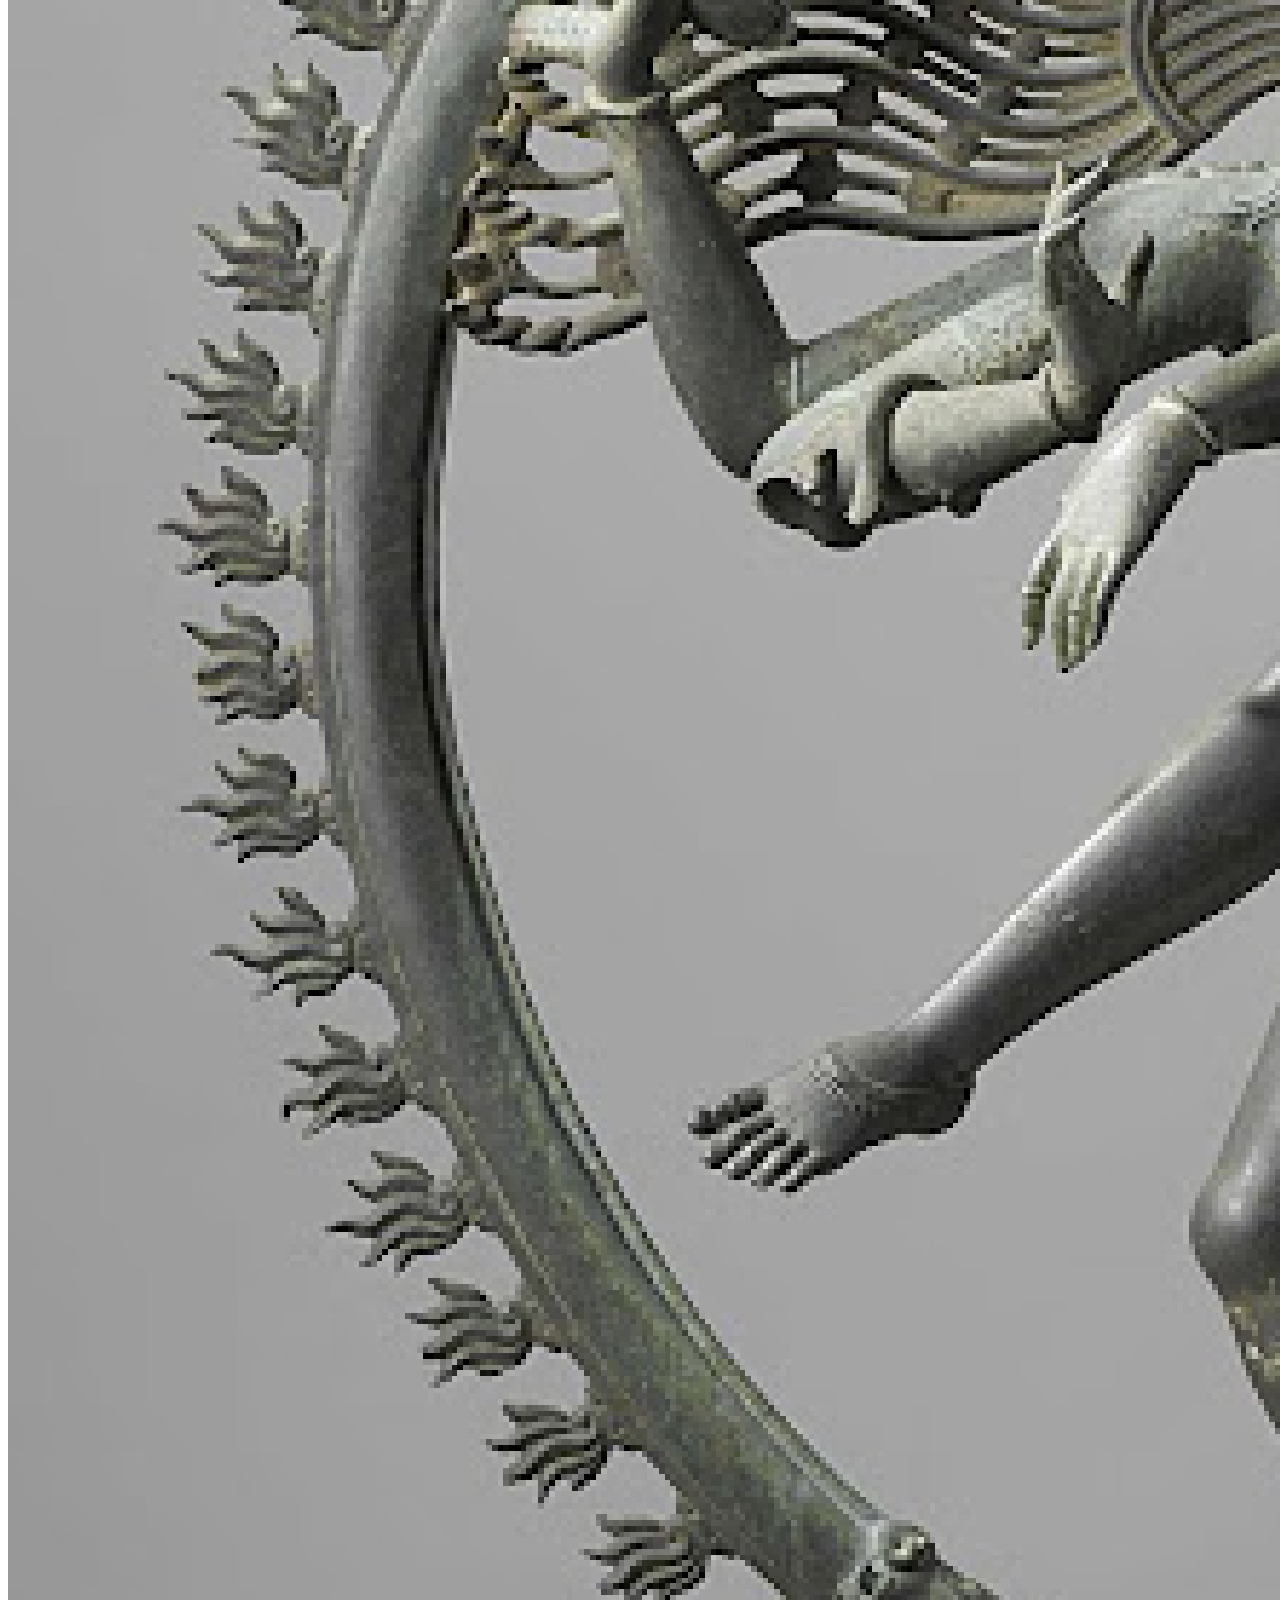
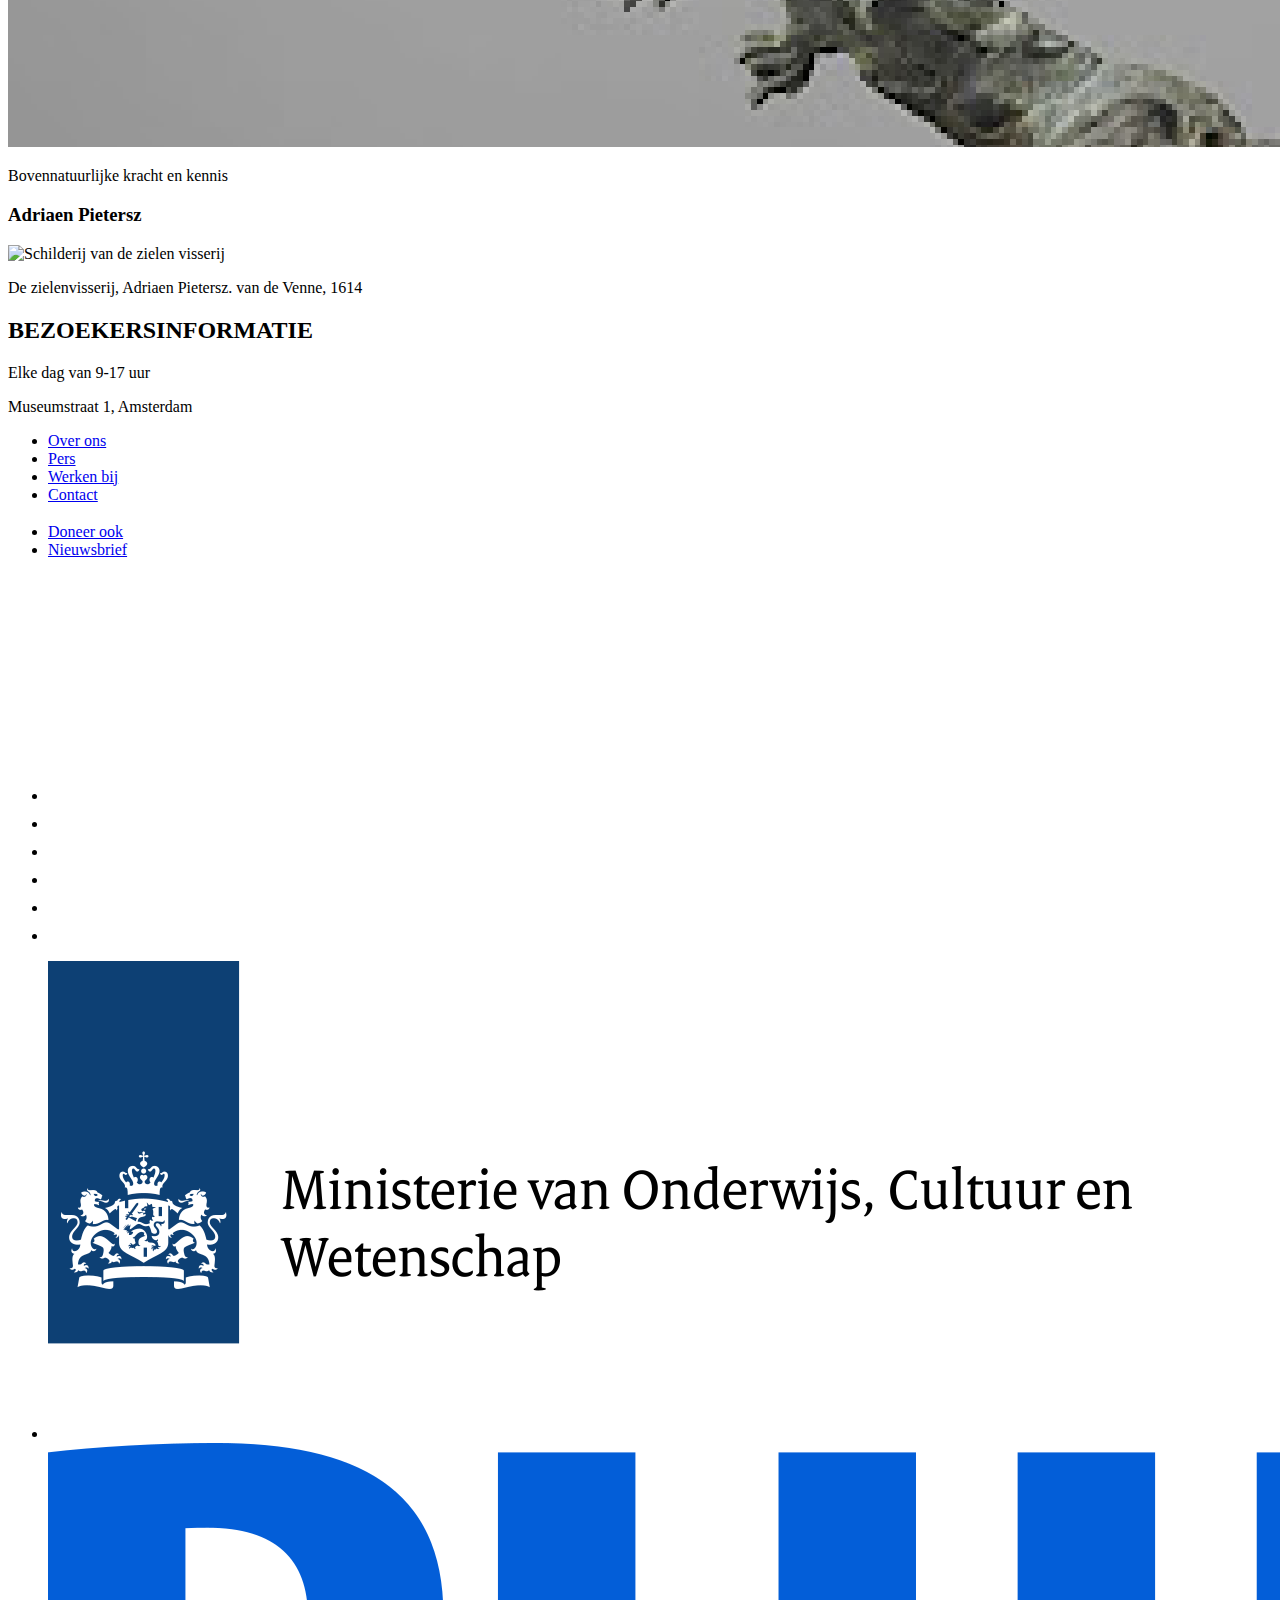
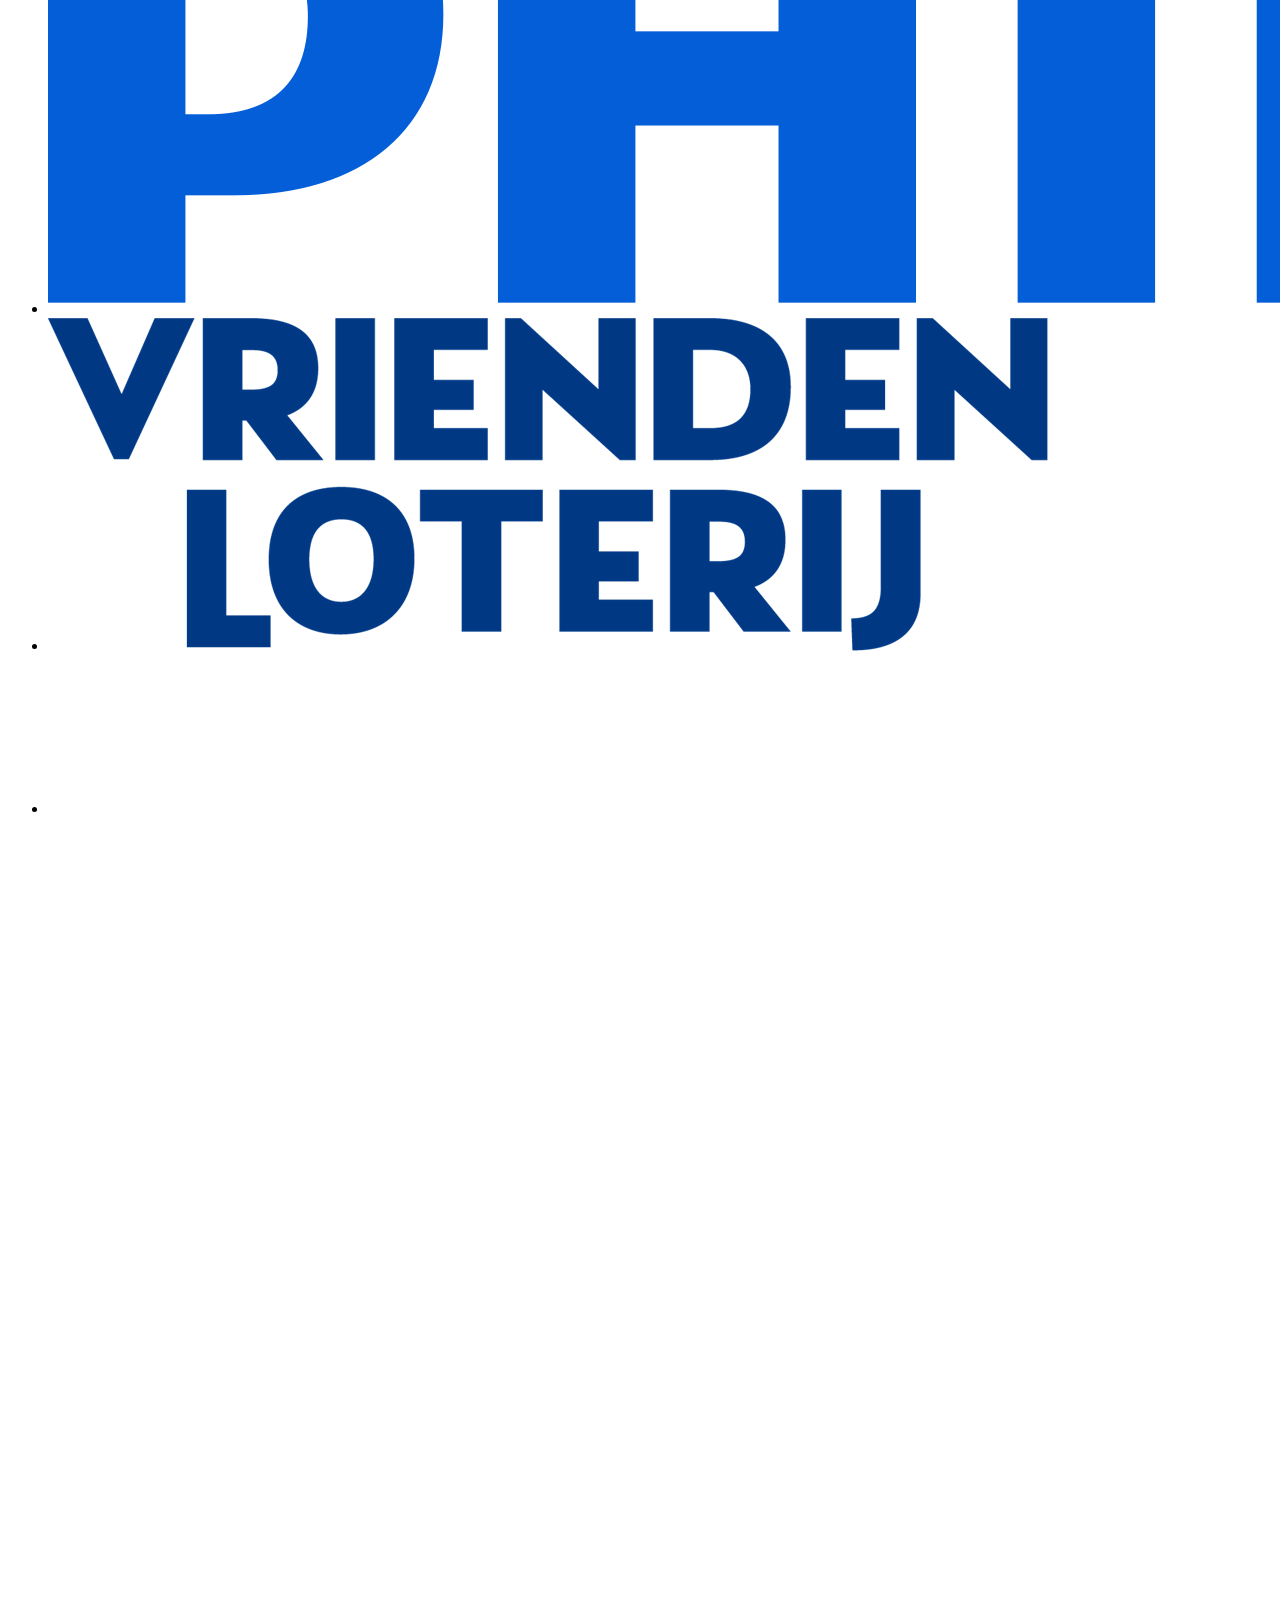
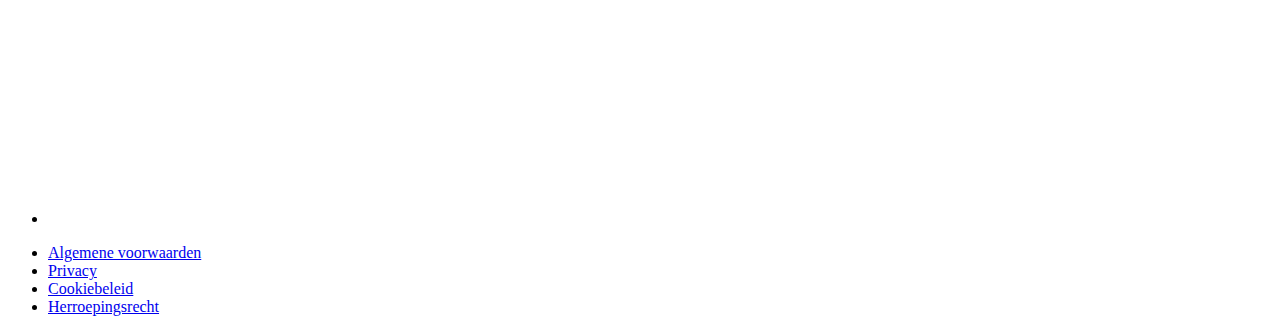
==== commit 8d5473fd: "Update index.html" ====
--- a/index.html
+++ b/index.html
@@ -17,36 +17,51 @@
 
 <body>
   <header>
-    <a href="#main" class="skip">Skip to main content</a>
+    <a href="#main">Skip to main content</a>
     <button aria-label="menu" aria-expanded="false">
-      <img src="https://assets.codepen.io/274456/ui-icon-hamburger.svg" aria-hidden="true" />
+      <img src="https://assets.codepen.io/274456/ui-icon-hamburger.svg" aria-hidden="true" alt="Hamburger menu">
     </button>
 
     <nav>
       <ul>
-        <li><a href=".html">Inloggen</a></li>
-        <li><a href=".html">Giftshop</a></li>
-        <li><a href=".html">Rijksmuseum tickets</a></li>
+        <li><a href="#">Bezoek</a></li>
+        <li><a href="#">Zien en Doen</a></li>
+        <li><a href="#">Stories</a></li>
+        <li><a href="#">Rijksstudio: de collectie</a></li>
+        <li><a href="#">Steun ons</a></li>
+        <li><a href="#">Giftshop</a></li>
+        <li><a href="#">Onderzoek</a></li>
+      </ul>
+      <ul>
+        <li><a href="#">DIRECT NAAR</a></li>
+        <li><a href="#">Zien en Doen</a></li>
+        <li><a href="#">Stories</a></li>
+        <li><a href="#">Rijksstudio: de collectie</a></li>
+        <li><a href="#">Steun ons</a></li>
+        <li><a href="#">Giftshop</a></li>
+        <li><a href="#">Onderzoek</a></li>
       </ul>
     </nav>
 
     <nav>
-      <a><img src="./images/search.png" alt="link naar zoekbalk"></a>
       <ul>
-        <li><a href="index.html">Bezoek</a></li>
-        <li><a href=".html">Stories</a></li>
-        <li><a href=".html">Rijksstudio</a></li>
-        <li><a href="vermeer.html">Language</a></li>
-        <li><a href=".html">Inloggen</a></li>
-        <li><a href=".html">Giftshop</a></li>
-        <li><a href=".html">Rijksmuseum tickets</a></li>
+        <li> <a href="#"><img src="./images/search.png" alt="link naar zoekbalk"></a></li>
+        <li><a href="#">Bezoek</a></li>
+        <li><a href="#">Stories</a></li>
+        <li><a href="#">Rijksstudio</a></li>
+        <li><a href="#">Language</a></li>
+        <li><a href="#">Inloggen</a></li>
+        <li><a href="#">Giftshop</a></li>
+        <li><a href="#">Rijksmuseum tickets</a></li>
       </ul>
     </nav>
 
-    <h1>RIJKSMUSEUM</h1>
+    <h1>  <a href="#">RIJKSMUSEUM</a></h1>
     <section>
-      <h2>MUSEUM BOIJMANS VAN BEUNINGEN AT RIJKSMUSEUM</h2>
-      <p>Monet, Kusama, Dalí, Picasso, Mondriaan, Rubens</p>
+      <a href="#">
+        <h2>MUSEUM BOIJMANS VAN BEUNINGEN AT RIJKSMUSEUM</h2>
+        <p>Monet, Kusama, Dalí, Picasso, Mondriaan, Rubens</p>
+      </a>
     </section>
   </header>
 
@@ -92,18 +107,20 @@
 
     <div>
       <ul>
-        <a href="#"><li>Over ons</li></a>
-        <a href="#"><li>Pers</li></a>
-        <a href="#"><li>Werken bij</li></a>
-        <a href="#"><li>Contact</li></a>
+       <li><a href="#">Over ons</a></li>
+        <li><a href="#">Pers</a></li>
+          <li><a href="#">Werken bij</a></li>
+          <li><a href="#">Contact</a></li>
       </ul>
     </div>
 
     <section>
+      <h2></h2>
+
       <div>
         <ul>
-          <a href="#"><li>Doneer ook</li></a>
-          <a href="#"><li>Nieuwsbrief</li></a>
+          <li><a href="#">Doneer ook</a></li>
+          <li><a href="#">Nieuwsbrief </a></li>
         </ul>
       </div>
 
@@ -113,12 +130,12 @@
 
       <div>
         <ul>
-          <li><a href="#"></a><img src="./images/instagram.png" alt=""></a></li>
-          <li><a href="#"></a><img src="./images/twitter.png" alt=""></a></li>
-          <li><a href="#"></a><img src="./images/whatsapp.png" alt=""></a></li>
-          <li><a href="#"></a><img src="./images/pinterest.png" alt=""></a></li>
-          <li><a href="#"></a><img src="./images/facebook.png" alt=""></a></li>
-          <li><a href="#"></a><img src="./images/messenger.png" alt=""></a></li>
+          <li><a href="#"><img src="./images/instagram.png" alt="afbeelding instagram icoon"></a></li>
+          <li><a href="#"><img src="./images/twitter.png" alt="afbeelding twitter icoon"></a></li>
+          <li><a href="#"><img src="./images/whatsapp.png" alt="afbeelding whatsapp icoon"></a></li>
+          <li><a href="#"><img src="./images/pinterest.png" alt="afbeelding pinterest icoon"></a></li>
+          <li><a href="#"><img src="./images/facebook.png" alt="afbeelding facebook icoon"></a></li>
+          <li><a href="#"><img src="./images/messenger.png" alt="afbeelding messenger icoon"></a></li>
         </ul>
       </div>
 
@@ -126,11 +143,11 @@
 
     <div>
       <ul>
-        <li><a href="#"><img src="./images/overheid.png" alt=""></a></li>
-        <li><a href="#"><img src="./images/Philips_logo_new.svg.png" alt=""></a></li>
-        <li><a href="#"><img src="./images/vrienden.png" alt=""></a></li>
-        <li><a href="#"><img src="./images/ing-logo-white-1.png" alt=""></a></li>
-        <li><a href="#"><img src="./images/kpn-logo-black-and-white.png" alt=""></a></li>
+        <li><a href="#"><img src="./images/overheid.png" alt="afbeelding overheids logo"></a></li>
+        <li><a href="#"><img src="./images/Philips_logo_new.svg.png" alt="afbeelding philips logo"></a></li>
+        <li><a href="#"><img src="./images/vrienden.png" alt="afbeelding vrienden loterij logo"></a></li>
+        <li><a href="#"><img src="./images/ing-logo-white-1.png" alt="afbeelding ing logo"></a></li>
+        <li><a href="#"><img src="./images/kpn-logo-black-and-white.png" alt="afbeelding kpn logo"></a></li>
       </ul>
       <ul>
         <li><a href="#">Algemene voorwaarden</a></li>
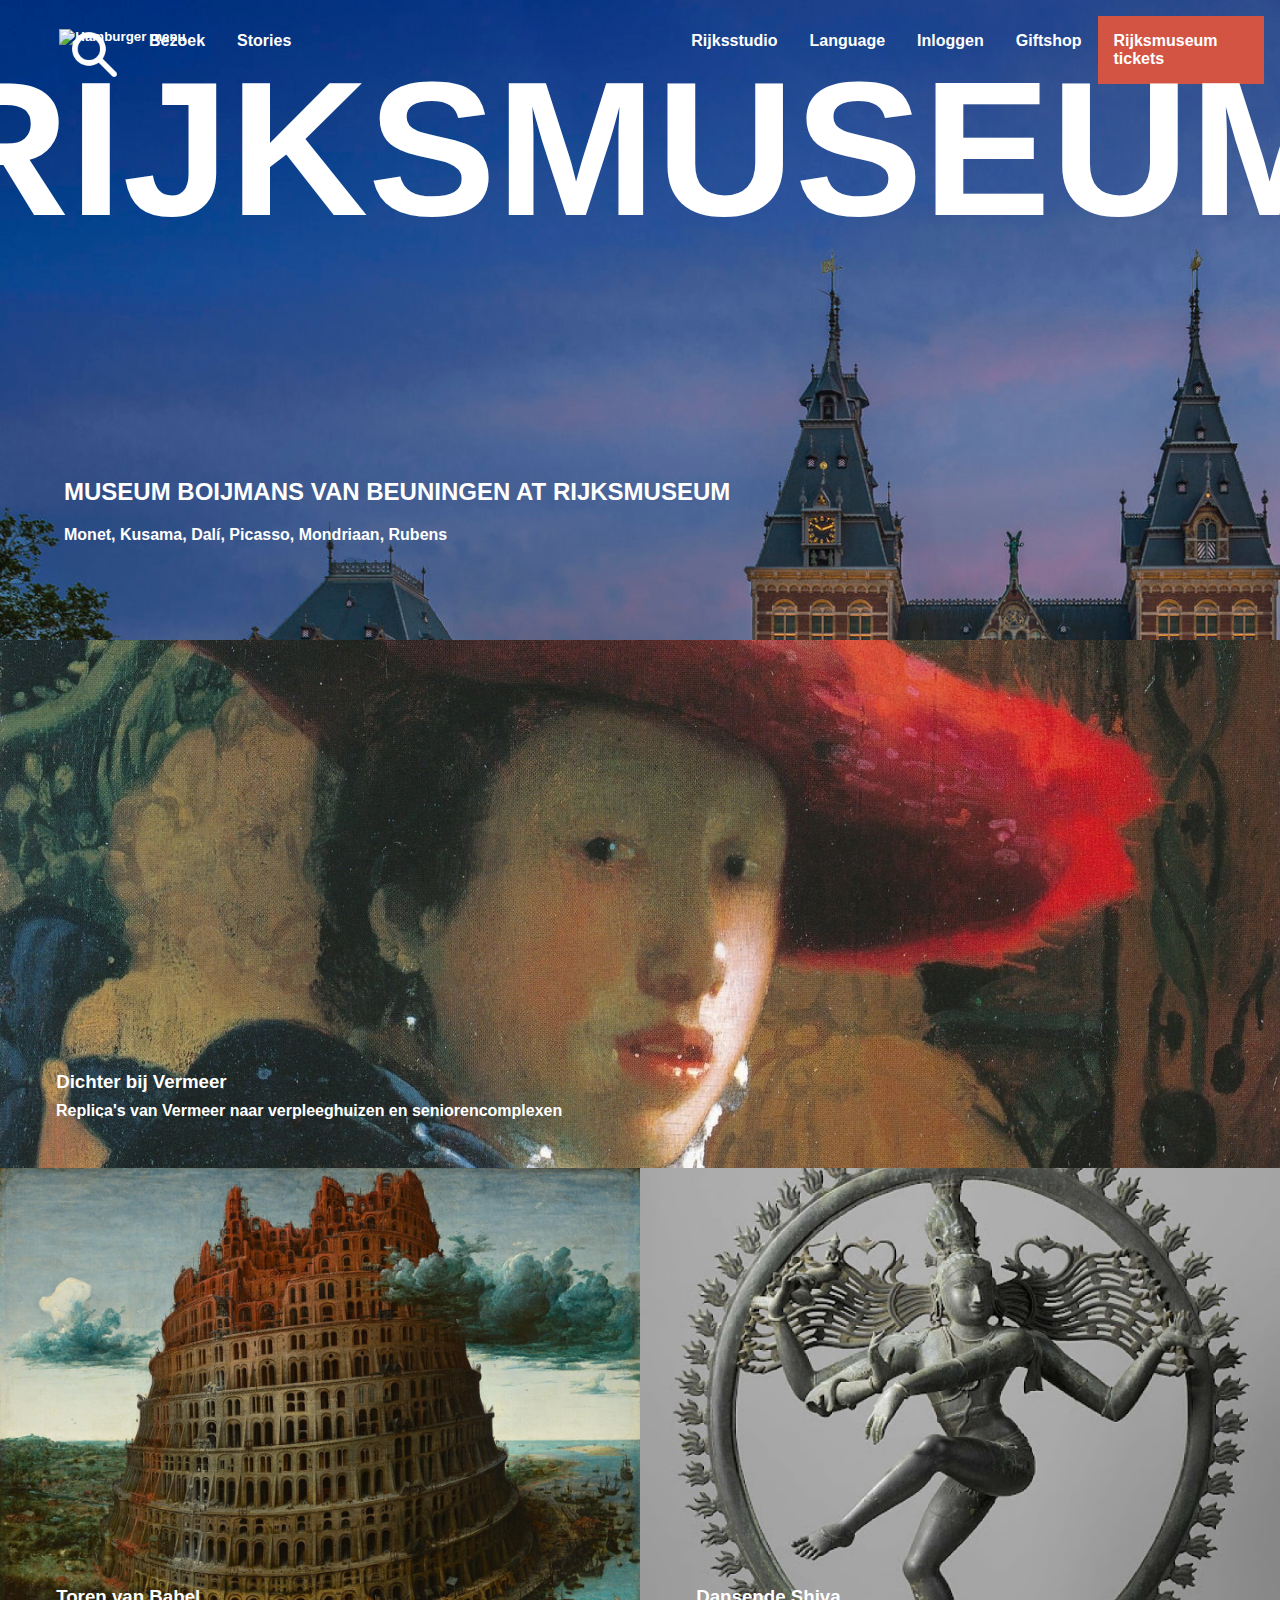
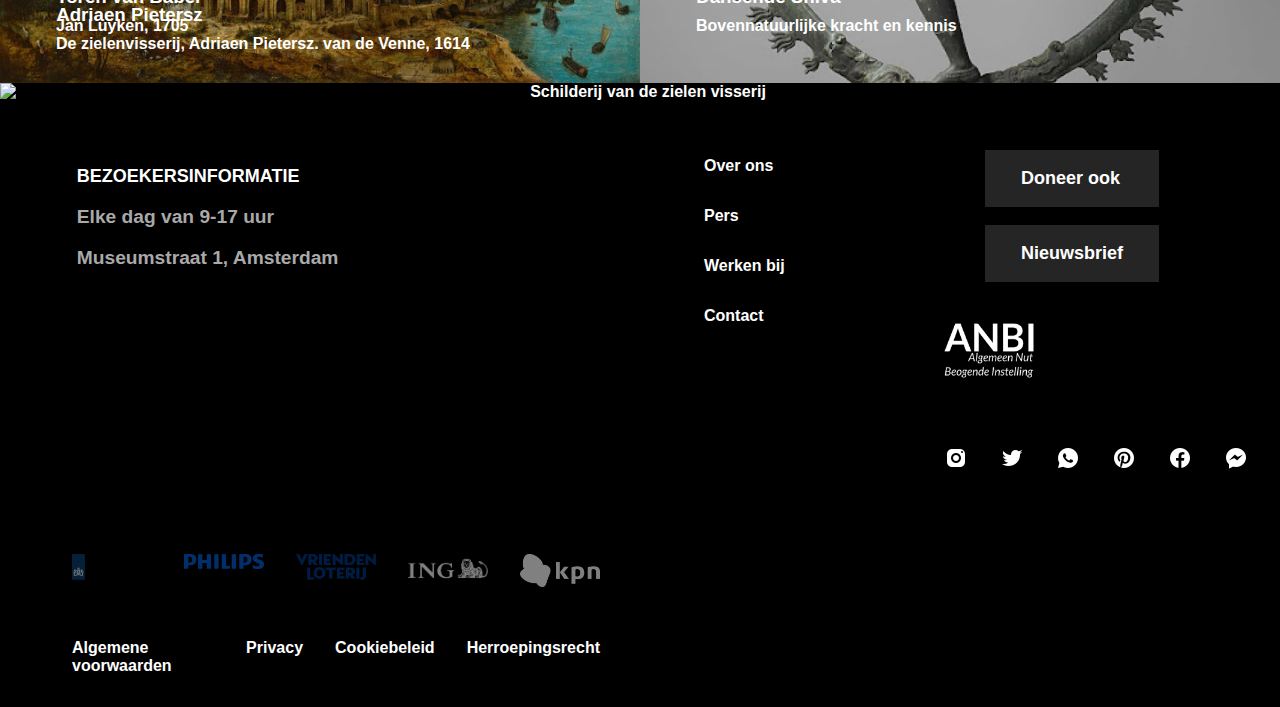
==== commit 6e32e3f7: "styles" ====
--- a/index.html
+++ b/index.html
@@ -11,8 +11,8 @@
     rel="stylesheet">
   <meta name="viewport" content="width=device-width, initial-scale=1">
   <title>Rijksmuseum homepagina</title>
-  <link href="./style/homepagina.css" rel="stylesheet">
-  <link href="./style/algemeen.css" rel="stylesheet">
+  <link href="./styles/homepagina.css" rel="stylesheet">
+  <link href="./styles/algemeen.css" rel="stylesheet">
 </head>
 
 <body>
@@ -51,7 +51,7 @@
         <li><a href="#">Rijksstudio</a></li>
         <li><a href="#">Language</a></li>
         <li><a href="#">Inloggen</a></li>
-        <li><a href="#">Giftshop</a></li>
+        <li><a href="vermeer.html">Giftshop</a></li>
         <li><a href="#">Rijksmuseum tickets</a></li>
       </ul>
     </nav>
--- a/styles/homepagina.css
+++ b/styles/homepagina.css
@@ -0,0 +1,86 @@
+/*********************/
+/****** MAIN ********/
+/********************/
+
+
+main section {
+  display: grid;
+  grid-template-columns: 1fr 1fr;
+  grid-gap: 0;
+}
+
+
+main section article:first-of-type,
+main section article:last-of-type {
+  grid-column-start: 1;
+  grid-column-end: -1;
+}
+
+
+section:first-of-type {
+  position: relative;
+  bottom: 2.5em;
+}
+
+
+article {
+  display: flex;
+  flex-direction: column;
+  justify-content: flex-end;
+  text-align: center;
+  overflow: hidden;
+}
+
+
+main section article h3 {
+  position: absolute;
+  padding: 3em;
+  z-index: 1;
+}
+
+
+main section article p {
+  position: absolute;
+  padding: 2em 3.5em 2em
+}
+
+
+article img {
+  transition: 0.7s all ease-in-out;
+}
+
+
+article img:hover {
+  transform: scale(1.02);
+}
+
+
+@media (max-width: 40em) {
+  main section {
+    grid-template-columns: 1fr;
+  }
+
+  article img {
+    height: 100vh;
+    object-fit: cover;
+  }
+}
+
+
+@media (max-width: 40em) {
+  main section article p {
+    padding: 1em 1em 1em 2.25em;
+    text-align: left;
+  }
+
+  main section article h3 {
+    padding: 2em;
+    text-align: left;
+  }
+  
+
+  main>section>article:first-of-type h3,
+  main>section>article:last-child h3 {
+    padding: 2em 2em 4em 2em;
+  }
+}
--- a/styles/algemeen.css
+++ b/styles/algemeen.css
@@ -0,0 +1,575 @@
+/**************/
+/* CSS REMEDY */
+/**************/
+
+
+*,
+*::after,
+*::before {
+  box-sizing: border-box;
+}
+
+
+/*********************/
+/* CUSTOM PROPERTIES */
+/*********************/
+
+
+:root {
+  --color-background: black;
+  --color-text: white;
+  --button-text: black;
+  --nav-background: rgba(50, 50, 50, 0.75);
+  --button-default: rgba(50, 50, 50, 0.75);
+  --button-hover: white;
+  --button-nav: #D45444;
+  --color-p: darkgrey;
+  --nav: rgb(58, 58, 58);
+}
+
+
+
+/***********************/
+/***** FONT FACES *****/
+/*********************/
+
+
+@font-face {
+  font-family: rijksmuseum;
+  src: url(../font/Rijksmuseum-Bold.woff2) format('woff2');
+  font-weight: bold;
+}
+
+
+@font-face {
+  font-family: rijksmuseum;
+  src: url(.../font/Rijksmuseum-Normal.woff2) format('woff2');
+  font-weight: normal;
+}
+
+
+/*********************/
+/***** ALGEMEEN *****/
+/*******************/
+
+
+* {
+  font-family: 'rijksmuseum', sans-serif;
+  font-weight: bold;
+  color: var(--color-text);
+}
+
+
+html,
+body {
+  margin: 0;
+  padding: 0;
+  height: 100%;
+  background-color: var(--color-background);
+}
+
+
+a[href="#main"]:link {
+  position: absolute;
+  left: 0em;
+  top: auto;
+  width: 1px;
+  height: 1px;
+  overflow: hidden;
+}
+
+
+a[href="#main"]:link:focus {
+  position: static;
+  width: auto;
+  height: auto;
+}
+
+a {
+  text-decoration: none;
+  padding: 0;
+}
+
+/*********************/
+/****** HEADER *******/
+/********************/
+
+
+h1 {
+  position: relative;
+  font-size: 12em;
+  display: flex;
+  align-items: center;
+  flex-direction: column;
+  z-index: 100;
+  margin: 0;
+  top: 0.1em;
+}
+
+
+@media (max-width: 40em) {
+  h1 {
+    font-size: 3em;
+    top: 1em;
+  }
+}
+
+
+/* header styling */
+
+
+header {
+  background-image: url('../images/rijksmuseum.jpg');
+  background-size: cover;
+  background-repeat: no-repeat;
+  background-size: 225vh;
+  height: 40em;
+  margin: 0;
+  overflow: hidden;
+  justify-content: space-between;
+  align-items: center;
+  position: relative;
+
+}
+
+ul li {
+  list-style: none;
+}
+
+header section {
+  display: flex;
+  flex-direction: column;
+  left: 4em;
+}
+
+/* navigatie */
+
+
+nav:nth-of-type(2) {
+  display: flex;
+  justify-content: flex-end;
+  border-radius: 50px;
+  position: absolute;
+  top: 0;
+  right: 0;
+}
+
+
+header img:first-of-type {
+  width: 5vh;
+  z-index: 100;
+  position: relative;
+}
+
+nav:first-of-type {
+  display: flex;
+  justify-content: flex-start;
+  align-items: flex-end;
+  overflow-y: auto;
+}
+
+
+@media (max-width: 40em) {
+  header nav:first-of-type {
+    display: block;
+  }
+}
+
+
+nav:first-of-type ul li a {
+  font-size: large;
+  text-decoration: none;
+  line-height: 2em;
+  padding: 1em;
+}
+
+
+nav:first-of-type ul:first-of-type li a {
+  color: var( --color-p); 
+  font-size: larger;
+}
+
+
+nav:nth-of-type(2) ul {
+  list-style-type: none;
+  margin: 1em;
+  display: flex;
+}
+
+
+nav:nth-of-type(2) li {
+  position: relative;
+}
+
+
+nav:nth-of-type(2) ul a {
+  display: block;
+}
+
+
+nav:nth-of-type(2) li a {
+  text-decoration: none;
+  padding: 1em;
+  display: block;
+}
+
+
+nav:nth-of-type(2) ul li:nth-child(-n+7)::before {
+  content: "";
+  position: absolute;
+  left: 0;
+  bottom: 0;
+  width: 0;
+  height: 2px;
+  background-color: var(--button-hover);
+  transition: width 0.25s ease-out;
+}
+
+
+nav:nth-of-type(2) ul li:nth-child(-n+7):hover::before {
+  width: 100%;
+}
+
+
+nav:nth-of-type(2) ul li:not(:first-child):not(:last-child) {
+  display: none;
+}
+
+@media (width > 40em) {
+  nav:nth-of-type(2) ul li:not(:first-child):not(:last-child) {
+    display: block;
+  }
+}
+
+
+nav:nth-of-type(2) ul li:nth-child(3) {
+  margin-right: 23em;
+}
+
+
+nav:nth-of-type(2) ul li:last-of-type a {
+  color: var(--color-text);
+  padding: 1em, 5em, 0em;
+  background-color: var(--button-nav);
+}
+
+
+nav:nth-of-type(2) ul li:last-of-type:hover a {
+  color: var(--button-text);
+  background-color: var(--button-hover);
+}
+
+
+nav:nth-of-type(2) ul li:last-of-type a {
+  transition: color .3s ease, background-color .3s ease;
+}
+
+
+/* tekst (h2 en p) */
+
+
+header section:last-of-type {
+  position: absolute;
+  bottom: 0;
+  left: 0;
+  padding: 0em 0em 5em 4em;
+}
+
+
+@media (max-width: 40em) {
+  header section:last-of-type {
+    font-size: 1em;
+    padding: 0em 0em 6em 1em;
+    text-align: left;
+  }
+
+  footer div:first-of-type ul {
+    padding: 0;
+  }
+}
+
+
+header section:last-of-type.tekst {
+  left: 40em;
+  bottom: 0;
+}
+
+
+header button {
+  position: relative;
+  top: 2em;
+  left: 4em;
+}
+
+
+@media (max-width: 40em) {
+  header button {
+    left: 0;
+  }
+}
+
+
+@media (max-width: 40em) {
+  header nav:nth-of-type(2) ul li:first-child {
+    left: -1em;
+  }
+}
+
+
+/* hamburger menu */
+
+
+button {
+  border: none;
+  background: none;
+}
+
+
+header button[aria-expanded="true"] img {
+  content: src("https://assets.codepen.io/274456/ui-icon-cross.svg");
+  z-index: 100;
+}
+
+
+header>button {
+  z-index: 100;
+}
+
+
+header nav:first-of-type {
+  position: fixed;
+  inset: 0;
+  width: 50%;
+  transform: translateX(-100%);
+  transition: .5s;
+  background-color: var(--nav);
+  padding-top: 3em;
+  opacity: 0;
+  transition: opacity 1s, visibility 0s 1s;
+}
+
+
+header nav:first-of-type.open {
+  visibility: visible;
+  opacity: 1;
+  transform: translateX(0%);
+  transition: opacity 1s visibility 0s 1s;
+  z-index: 70;
+}
+
+
+@media (max-width: 40em) {
+  header nav:first-of-type.open {
+    padding-top: 10em;
+  }
+}
+
+
+body.menu-open {
+  overflow: hidden;
+}
+
+
+@media (max-width: 40em) {
+  h1.telefoon {
+    opacity: 0;
+    width: 100%;
+  }
+}
+
+
+@media (max-width: 40em) {
+  header nav:first-of-type {
+    width: 100%;
+  }
+}
+
+
+/*********************/
+/****** FOOTER *******/
+/********************/
+
+
+footer {
+  display: grid;
+  grid-template-columns: 4fr 2fr 2fr;
+  grid-gap: 1em;
+}
+
+
+footer h2 {
+  font-size: large;
+}
+
+
+footer section:first-of-type {
+  padding: 3em;
+  left: 1em;
+  font-size: larger;
+}
+
+
+footer section:first-of-type p {
+  color: var(--color-p);
+}
+
+
+footer section:nth-of-type(2) {
+  display: flex;
+  gap: 2em;
+  flex-wrap: wrap;
+}
+
+
+footer section:nth-of-type(2) div:nth-of-type(2) img {
+  width: 10vh;
+}
+
+
+footer>div:nth-child(2) ul li {
+  list-style: none;
+  padding: 1em;
+  font-size: medium;
+}
+
+
+footer section:nth-of-type(2) img {
+  opacity: 100%;
+  transition: 0.3s;
+}
+
+
+footer section:nth-of-type(2) img:hover {
+  opacity: 60%;
+}
+
+
+footer section:nth-of-type(2) div:first-of-type ul {
+  display: flex;
+  flex-direction: column;
+  justify-content: flex-start;
+  margin: 0;
+  padding: 0;
+}
+
+
+footer section:nth-of-type(2) div:first-of-type ul li {
+  list-style: none;
+  padding: 1em 2em 1em;
+  background-color: var(--button-default);
+  font-size: large;
+  transition: 0.5s;
+  border: solid var(--button-text) 0.5em;
+}
+
+
+footer section:nth-of-type(2) div:last-of-type ul {
+  margin: 0;
+  padding: 0;
+  align-items: flex-end;
+}
+
+
+footer section:nth-of-type(2) div:last-of-type ul li {
+  padding: 2em 2em 2em 0em;
+}
+
+
+footer section:nth-of-type(2) div:first-of-type ul li:hover {
+  background-color: var(--button-hover);
+  color: var(--button-text);
+}
+
+
+footer section:nth-of-type(2) div:nth-of-type(2) ul li {
+  list-style: none;
+}
+
+
+@media (max-width: 40em) {
+  footer section:first-of-type {
+    padding-left: 0em;
+    padding-bottom: 0em;
+  }
+}
+
+
+/* footer laatste deel */
+
+
+footer div:last-of-type ul {
+  list-style-type: none;
+  display: flex;
+}
+
+
+footer div:first-of-type ul {
+  margin: 0;
+}
+
+
+footer>div:last-child ul {
+  list-style-type: none;
+  margin: 1em;
+  display: flex;
+
+}
+
+
+@media (max-width: 40em) {
+  footer>div:last-child ul {
+    flex-direction: column;
+  }
+}
+
+
+footer>div:last-child ul li {
+  position: relative;
+  text-decoration: none;
+  padding: 1em;
+}
+
+
+footer div:last-of-type ul:last-of-type li::before {
+  content: "";
+  position: absolute;
+  left: 0;
+  bottom: 0;
+  width: 0;
+  height: 1px;
+  background-color: var(--button-hover);
+  transition: width 0.25s ease-out;
+}
+
+
+footer div:last-of-type ul li:hover::before {
+  width: 100%;
+}
+
+
+@media (max-width: 40em) {
+  footer {
+    grid-template-columns: 1fr;
+    overflow: hidden;
+  }
+}
+
+
+footer div:nth-of-type(2) ul li a img {
+  width: 5em;
+  opacity: 0.5;
+}
+
+
+footer div:nth-of-type(2) ul li a img:hover {
+  opacity: 1;
+  transition: 0.5s;
+}
+
+
+@media (max-width: 40em) {
+  footer>div:last-child ul {
+    width: 100%;
+
+  }
+}
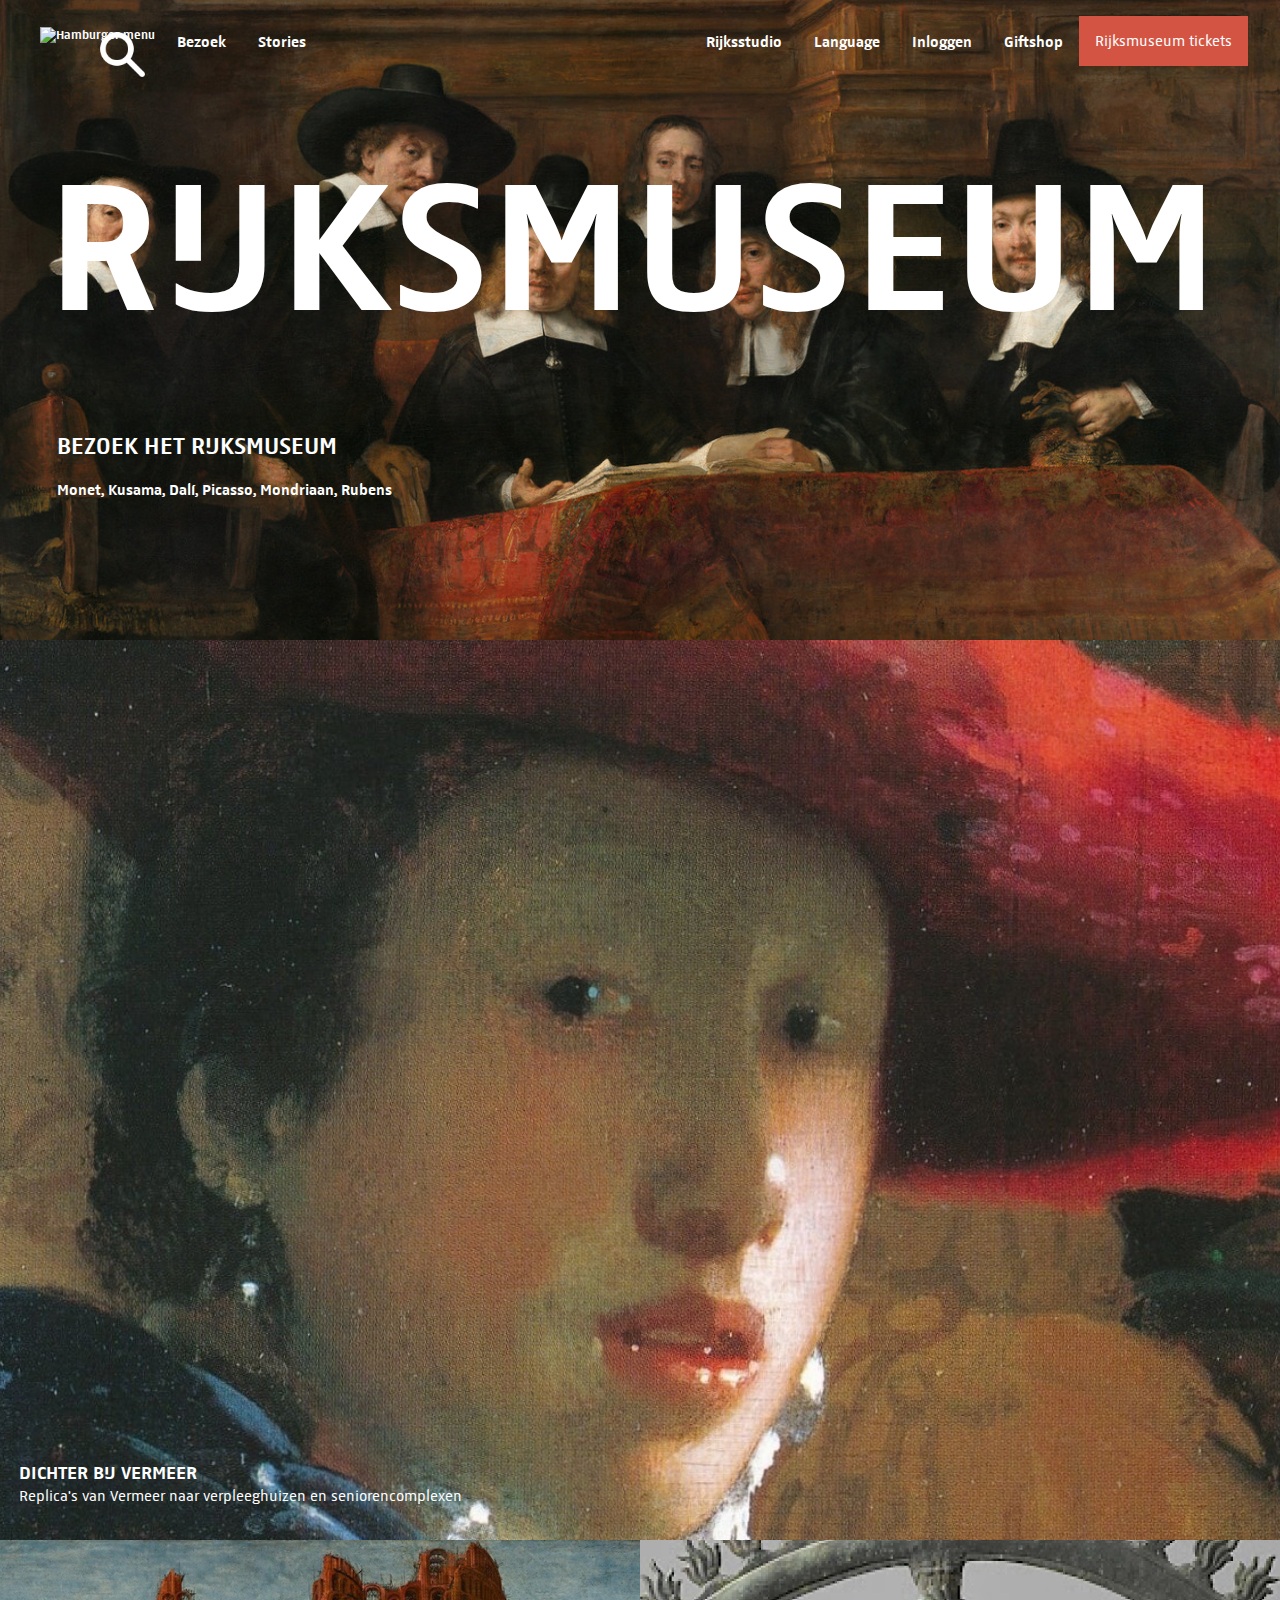
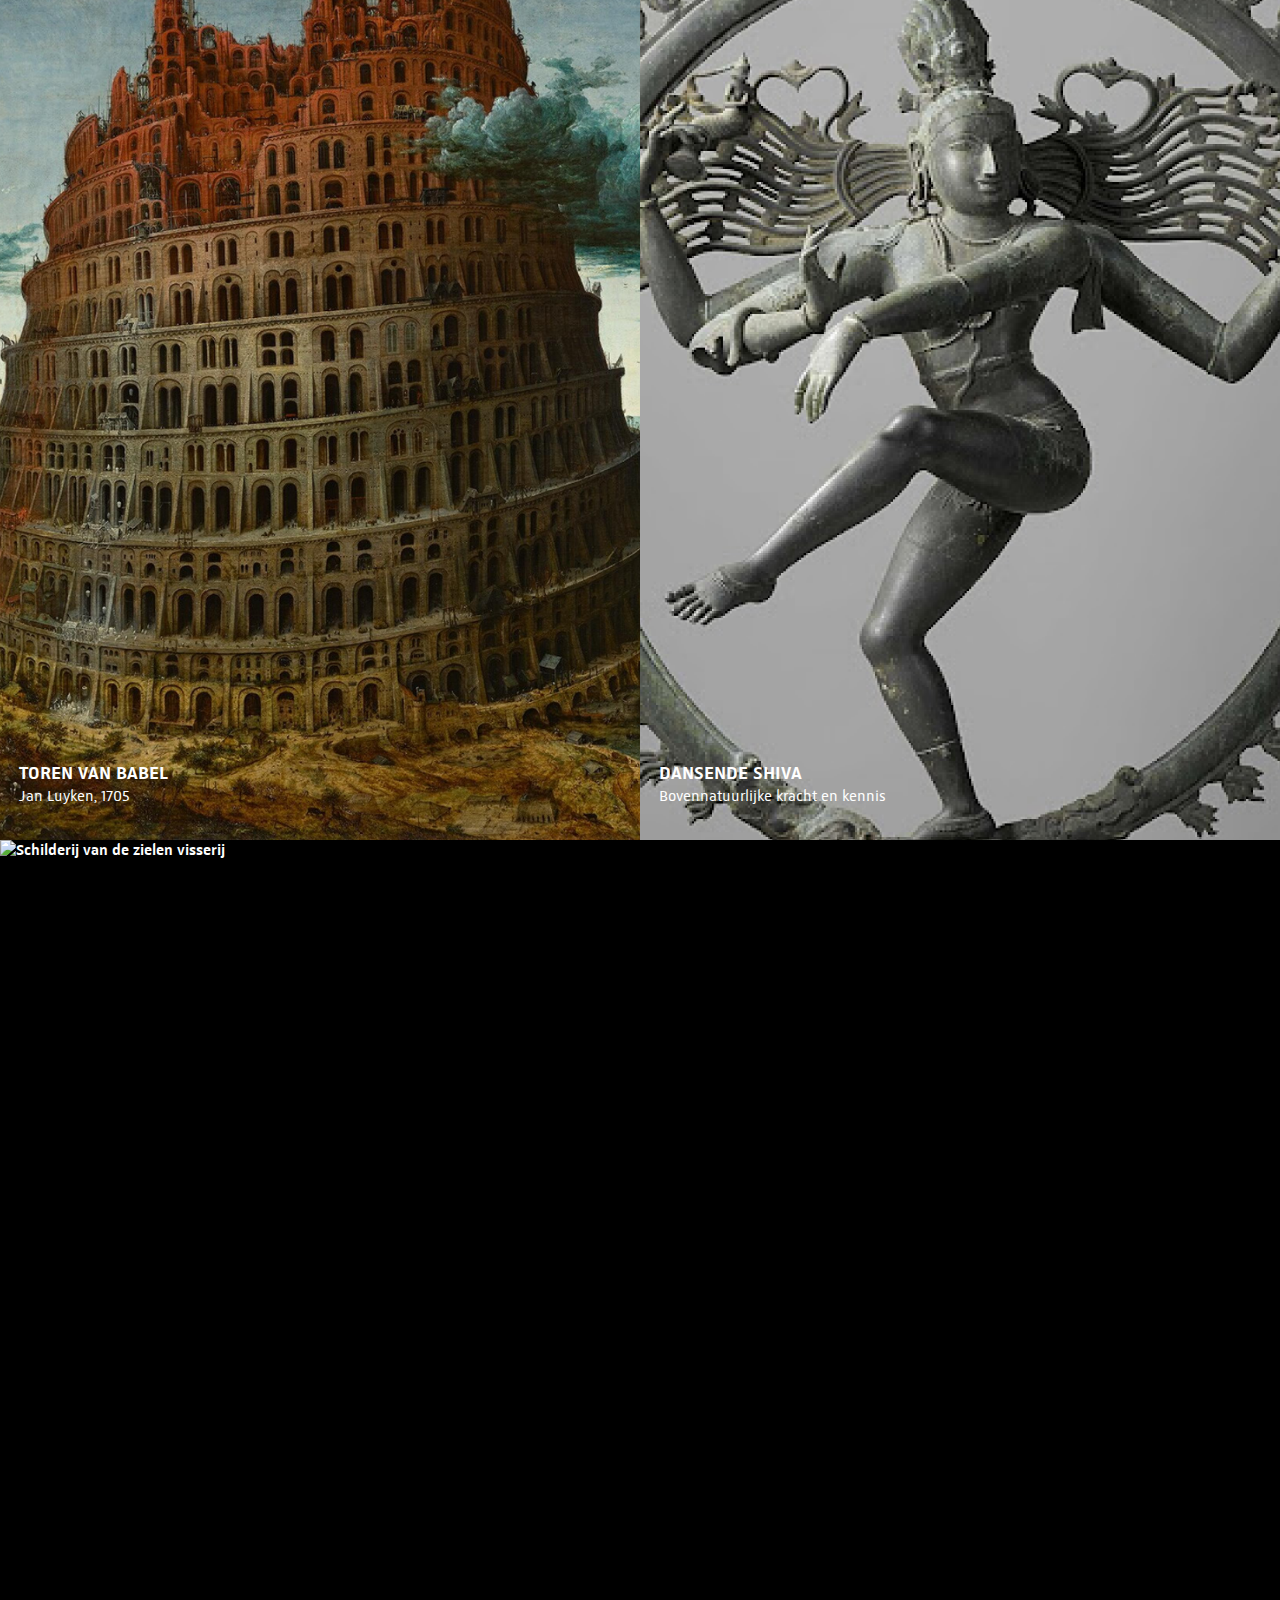
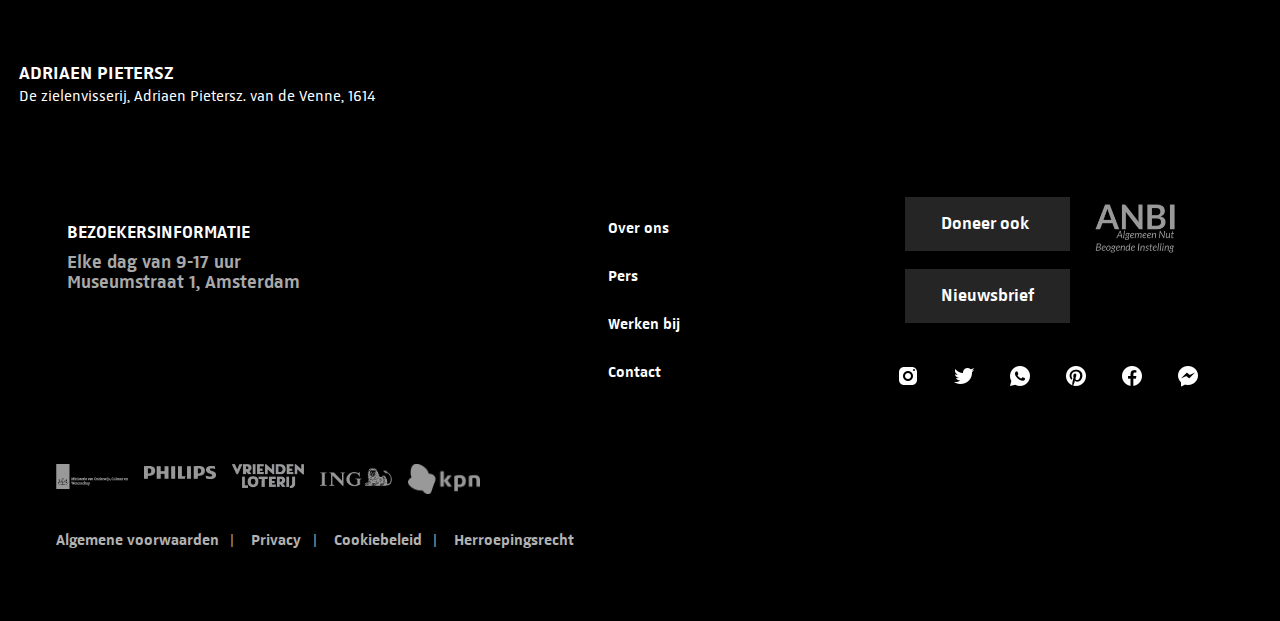
==== commit 3519187d: "Add files via upload" ====
--- a/index.html
+++ b/index.html
@@ -1,165 +1,181 @@
-<!doctype html>
-<html lang="nl">
-
-<head>
-  <meta charset="UTF-8">
-  <meta name="author" content="jouw naam">
-  <link rel="preconnect" href="https://fonts.googleapis.com">
-  <script src="https://code.jquery.com/jquery-3.6.0.min.js"></script>
-  <link rel="preconnect" href="https://fonts.gstatic.com" crossorigin>
-  <link href="https://fonts.googleapis.com/css2?family=Quicksand:wght@300;400;500;600;700&display=swap"
-    rel="stylesheet">
-  <meta name="viewport" content="width=device-width, initial-scale=1">
-  <title>Rijksmuseum homepagina</title>
-  <link href="./styles/homepagina.css" rel="stylesheet">
-  <link href="./styles/algemeen.css" rel="stylesheet">
-</head>
-
-<body>
-  <header>
-    <a href="#main">Skip to main content</a>
-    <button aria-label="menu" aria-expanded="false">
-      <img src="https://assets.codepen.io/274456/ui-icon-hamburger.svg" aria-hidden="true" alt="Hamburger menu">
-    </button>
-
-    <nav>
-      <ul>
-        <li><a href="#">Bezoek</a></li>
-        <li><a href="#">Zien en Doen</a></li>
-        <li><a href="#">Stories</a></li>
-        <li><a href="#">Rijksstudio: de collectie</a></li>
-        <li><a href="#">Steun ons</a></li>
-        <li><a href="#">Giftshop</a></li>
-        <li><a href="#">Onderzoek</a></li>
-      </ul>
-      <ul>
-        <li><a href="#">DIRECT NAAR</a></li>
-        <li><a href="#">Zien en Doen</a></li>
-        <li><a href="#">Stories</a></li>
-        <li><a href="#">Rijksstudio: de collectie</a></li>
-        <li><a href="#">Steun ons</a></li>
-        <li><a href="#">Giftshop</a></li>
-        <li><a href="#">Onderzoek</a></li>
-      </ul>
-    </nav>
-
-    <nav>
-      <ul>
-        <li> <a href="#"><img src="./images/search.png" alt="link naar zoekbalk"></a></li>
-        <li><a href="#">Bezoek</a></li>
-        <li><a href="#">Stories</a></li>
-        <li><a href="#">Rijksstudio</a></li>
-        <li><a href="#">Language</a></li>
-        <li><a href="#">Inloggen</a></li>
-        <li><a href="vermeer.html">Giftshop</a></li>
-        <li><a href="#">Rijksmuseum tickets</a></li>
-      </ul>
-    </nav>
-
-    <h1>  <a href="#">RIJKSMUSEUM</a></h1>
-    <section>
-      <a href="#">
-        <h2>MUSEUM BOIJMANS VAN BEUNINGEN AT RIJKSMUSEUM</h2>
-        <p>Monet, Kusama, Dalí, Picasso, Mondriaan, Rubens</p>
-      </a>
-    </section>
-  </header>
-
-
-  <main id="main">
-    <section>
-      <h2></h2>
-
-      <article>
-        <h3>Dichter bij Vermeer</h3>
-        <img src="./images/vermeer.jpg" alt="Schilderij van Vermeer van een jongen met een hoed">
-        <p>Replica's van Vermeer naar verpleeghuizen en seniorencomplexen</p>
-      </article>
-
-      <article>
-        <h3>Toren van Babel</h3>
-        <img src="images/torenvanbabel.jpg" alt="Schilderij van de toren van Babel">
-        <p>Jan Luyken, 1705</p>
-      </article>
-
-      <article>
-        <h3>Dansende Shiva</h3>
-        <img src="images/dansendeShiva.png" alt="Foto van het beeld van de Dansende Shiva">
-        <p>Bovennatuurlijke kracht en kennis</p>
-      </article>
-
-      <article>
-        <h3>Adriaen Pietersz</h3>
-        <img src="images/dezielenvisserij.jpeg" alt="Schilderij van de zielen visserij">
-        <p>De zielenvisserij, Adriaen Pietersz. van de Venne, 1614</p>
-      </article>
-
-    </section>
-  </main>
-
-
-  <footer>
-    <section>
-      <h2>BEZOEKERSINFORMATIE</h2>
-      <p>Elke dag van 9-17 uur</p>
-      <p>Museumstraat 1, Amsterdam</p>
-    </section>
-
-    <div>
-      <ul>
-       <li><a href="#">Over ons</a></li>
-        <li><a href="#">Pers</a></li>
-          <li><a href="#">Werken bij</a></li>
-          <li><a href="#">Contact</a></li>
-      </ul>
-    </div>
-
-    <section>
-      <h2></h2>
-
-      <div>
-        <ul>
-          <li><a href="#">Doneer ook</a></li>
-          <li><a href="#">Nieuwsbrief </a></li>
-        </ul>
-      </div>
-
-      <div>
-        <a href="#"><img src="./images/anbilogo.png" alt="afbeelding van het logo Anbi"></a>
-      </div>
-
-      <div>
-        <ul>
-          <li><a href="#"><img src="./images/instagram.png" alt="afbeelding instagram icoon"></a></li>
-          <li><a href="#"><img src="./images/twitter.png" alt="afbeelding twitter icoon"></a></li>
-          <li><a href="#"><img src="./images/whatsapp.png" alt="afbeelding whatsapp icoon"></a></li>
-          <li><a href="#"><img src="./images/pinterest.png" alt="afbeelding pinterest icoon"></a></li>
-          <li><a href="#"><img src="./images/facebook.png" alt="afbeelding facebook icoon"></a></li>
-          <li><a href="#"><img src="./images/messenger.png" alt="afbeelding messenger icoon"></a></li>
-        </ul>
-      </div>
-
-    </section>
-
-    <div>
-      <ul>
-        <li><a href="#"><img src="./images/overheid.png" alt="afbeelding overheids logo"></a></li>
-        <li><a href="#"><img src="./images/Philips_logo_new.svg.png" alt="afbeelding philips logo"></a></li>
-        <li><a href="#"><img src="./images/vrienden.png" alt="afbeelding vrienden loterij logo"></a></li>
-        <li><a href="#"><img src="./images/ing-logo-white-1.png" alt="afbeelding ing logo"></a></li>
-        <li><a href="#"><img src="./images/kpn-logo-black-and-white.png" alt="afbeelding kpn logo"></a></li>
-      </ul>
-      <ul>
-        <li><a href="#">Algemene voorwaarden</a></li>
-        <li><a href="#">Privacy</a></li>
-        <li><a href="#">Cookiebeleid</a></li>
-        <li><a href="#">Herroepingsrecht</a></li>
-      </ul>
-
-    </div>
-  </footer>
-
-  <script defer src="scripts/script.js"></script>
-</body>
-
-</html>
+<!DOCTYPE html>
+<html lang="nl">
+
+<head>
+    <meta name="author" content="Zoë Sedney">
+    <meta charset="UTF-8">
+    <meta name="viewport" content="width=device-width, initial-scale=1.0">
+    <title>Rijksmuseum homepagina</title>
+    <link href="./styles/homepagina.css" rel="stylesheet">
+    <link href="./styles/algemeen.css" rel="stylesheet">
+</head>
+
+<body>
+    <header>
+        <a href="#main">Skip to main content</a>
+        <button aria-label="menu" aria-expanded="false">
+            <img src="https://assets.codepen.io/274456/ui-icon-hamburger.svg" aria-hidden="true" alt="Hamburger menu">
+        </button>
+<!--aria-label - Accessibility | MDN. (2023, July 17). MDN Web Docs. https://developer.mozilla.org/en-US/docs/Web/Accessibility/ARIA/Attributes/aria-label-->
+
+        <nav>
+            <ul>
+                <li><a href="#">Language</a></li>
+                <li><a href="#">Inloggen</a></li>
+                <li><a href="#">Giftshop</a></li>
+            </ul>
+            <ul>
+                <li><a href="#">Bezoek</a></li>
+                <li><a href="#">Zien en Doen</a></li>
+                <li><a href="#">Stories</a></li>
+                <li><a href="#">Rijksstudio: de collectie</a></li>
+                <li><a href="#">Steun ons</a></li>
+                <li><a href="#">Giftshop</a></li>
+                <li><a href="#">Onderzoek</a></li>
+            </ul>
+            <ul>
+                <li><a href="#">DIRECT NAAR</a></li>
+                <li><a href="#">Families en kinderen</a></li>
+                <li><a href="#">Onderwijs</a></li>
+                <li><a href="#">Vrienden</a></li>
+                <li><a href="#">Groepen</a></li>
+                <li><a href="#">Toegankelijkheid</a></li>
+                <li><a href="#">Pers</a></li>
+            </ul>
+            <ul>
+                <li><a href="#"><img src="./images/overheid.png" alt="afbeelding overheids logo"></a></li>
+                <li><a href="#"><img src="./images/philips.png" alt="afbeelding philips logo"></a></li>
+                <li><a href="#"><img src="./images/loterij.png" alt="afbeelding vrienden loterij logo"></a></li>
+                <li><a href="#"><img src="./images/ing-logo-white-1.png" alt="afbeelding ing logo"></a></li>
+                <li><a href="#"><img src="./images/kpn-logo-black-and-white.png" alt="afbeelding kpn logo"></a></li>
+            </ul>
+        </nav>
+
+        <nav>
+            <ul>
+                <li><a href="#"><img src="./images/search.png" alt="link naar zoekbalk"></a></li>
+                <li><a href="#">Bezoek</a></li>
+                <li><a href="#">Stories</a></li>
+                <li><a href="#">Rijksstudio</a></li>
+                <li><a href="#">Language</a></li>
+                <li><a href="#">Inloggen</a></li>
+                <li><a href="#">Giftshop</a></li>
+                <li><a href="#">Rijksmuseum tickets</a></li>
+            </ul>
+        </nav>
+    </header>
+
+
+    <main id="main">
+
+        <section>
+            <h1>Rijksmuseum</h1>
+            <h2>Bezoek het rijksmuseum</h2>
+            <p>Monet, Kusama, Dalí, Picasso, Mondriaan, Rubens</p>
+        </section>
+
+        <section>
+            <h2></h2>
+
+            <article>
+                <a href="vermeer.html">
+                    <h3>Dichter bij Vermeer</h3>
+                    <img src="./images/vermeer.jpg" alt="Schilderij van Vermeer van een jongen met een hoed">
+                    <p>Replica's van Vermeer naar verpleeghuizen en seniorencomplexen</p>
+                </a>
+            </article>
+
+            <article>
+                <a href="#">
+                    <h3>Toren van Babel</h3>
+                    <img src="images/torenvanbabel.jpg" alt="Schilderij van de toren van Babel">
+                    <p>Jan Luyken, 1705</p>
+                </a>
+            </article>
+
+            <article>
+                <a href="#">
+                    <h3>Dansende Shiva</h3>
+                    <img src="images/dansendeShiva.png" alt="Foto van het beeld van de Dansende Shiva">
+                    <p>Bovennatuurlijke kracht en kennis</p>
+                </a>
+            </article>
+
+            <article>
+                <a href="#">
+                    <h3>Adriaen Pietersz</h3>
+                    <img src="images/dezielenvisserij.jpeg" alt="Schilderij van de zielen visserij">
+                    <p>De zielenvisserij, Adriaen Pietersz. van de Venne, 1614</p>
+                </a>
+            </article>
+        </section>
+
+    </main>
+
+
+    <footer>
+        <section>
+            <h2>Bezoekersinformatie</h2>
+            <p>Elke dag van 9-17 uur</p>
+            <p>Museumstraat 1, Amsterdam</p>
+        </section>
+
+        <div>
+            <ul>
+                <li><a href="#">Over ons</a></li>
+                <li><a href="#">Pers</a></li>
+                <li><a href="#">Werken bij</a></li>
+                <li><a href="#">Contact</a></li>
+            </ul>
+        </div>
+
+        <section>
+            <h2></h2>
+
+            <div>
+                <ul>
+                    <li><a href="#">Doneer ook</a></li>
+                    <li><a href="#">Nieuwsbrief </a></li>
+                </ul>
+            </div>
+
+            <div>
+                <a href="#"><img src="./images/anbilogo.png" alt="afbeelding van het logo Anbi"></a>
+            </div>
+
+            <div>
+                <ul>
+                    <li><a href="#"><img src="./images/instagram.png" alt="afbeelding instagram icoon"></a></li>
+                    <li><a href="#"><img src="./images/twitter.png" alt="afbeelding twitter icoon"></a></li>
+                    <li><a href="#"><img src="./images/whatsapp.png" alt="afbeelding whatsapp icoon"></a></li>
+                    <li><a href="#"><img src="./images/pinterest.png" alt="afbeelding pinterest icoon"></a></li>
+                    <li><a href="#"><img src="./images/facebook.png" alt="afbeelding facebook icoon"></a></li>
+                    <li><a href="#"><img src="./images/messenger.png" alt="afbeelding messenger icoon"></a></li>
+                </ul>
+            </div>
+            <!-- https://icons8.com/icons/set/social-media--white -->
+
+        </section>
+
+        <div>
+            <ul>
+                <li><a href="#"><img src="./images/overheid.png" alt="afbeelding overheids logo"></a></li>
+                <li><a href="#"><img src="./images/philips.png" alt="afbeelding philips logo"></a></li>
+                <li><a href="#"><img src="./images/loterij.png" alt="afbeelding vrienden loterij logo"></a></li>
+                <li><a href="#"><img src="./images/ing-logo-white-1.png" alt="afbeelding ing logo"></a></li>
+                <li><a href="#"><img src="./images/kpn-logo-black-and-white.png" alt="afbeelding kpn logo"></a></li>
+            </ul>
+            <ul>
+                <li><a href="#">Algemene voorwaarden</a></li>
+                <li><a href="#">Privacy</a></li>
+                <li><a href="#">Cookiebeleid</a></li>
+                <li><a href="#">Herroepingsrecht</a></li>
+            </ul>
+
+        </div>
+    </footer>
+
+    <script defer src="scripts/script.js"></script>
+</body>
+
+</html>--- a/styles/homepagina.css
+++ b/styles/homepagina.css
@@ -1,52 +1,118 @@
+/*********************/
+/* CUSTOM PROPERTIES */
+/*********************/
+
+:root {
+  --color-background: black;
+  --color-text: white;
+  --button-text: black;
+  --nav-background: rgba(50, 50, 50, 0.75);
+  --button-default: rgba(50, 50, 50, 0.75);
+  --button-hover: white;
+  --button-nav: #D45444;
+  --color-p: darkgrey;
+  --nav: rgb(58, 58, 58);
+  --slideshow-button: rgba(0, 0, 0, 0.5);
+  --background2: #3f4040;
+}
+
+
+
 /*********************/
 /****** MAIN ********/
 /********************/
 
+main h1:first-child {
+ font-size: 15vw;
+}
+
+
+main > p {
+ font-family: rijksmuseum;
+ font-weight: normal;
+}
+
+
+main h1,
+main h2,
+main > section:first-of-type p {
+   position: absolute;
+   top: 15vh;
+   left: 1vh;
+   margin: 0;
+   color: var(--color-text);
+}
+
+
+main h2,
+main > p {
+  top: 18em;
+}
+
+
+main > section:first-of-type p {
+  top: 30em;
+}
+
+
+@media (min-width: 40em) {
+ main h1 {
+text-indent: 0.20em;
+}
+ main h2 {
+ text-indent: 2em;
+ }
+ main > section:first-of-type p {
+  text-indent: 3em;}
+ }
+
+
+main > p {
+ top: 32em;
+}
+
 
 main section {
   display: grid;
-  grid-template-columns: 1fr 1fr;
+  grid-template-columns: 1fr;
   grid-gap: 0;
 }
 
 
-main section article:first-of-type,
-main section article:last-of-type {
-  grid-column-start: 1;
-  grid-column-end: -1;
-}
-
-
-section:first-of-type {
+main section a {
+  display: flex;
+  margin: 0;
+}
+
+
+main section article:first-of-type img,
+main section article:last-of-type img {
+  height: 100vh;
+  object-fit: cover;
+}
+
+
+main section article:nth-of-type(2) img,
+main section article:nth-of-type(3) img {
+  height: 50vh;
+  object-fit: cover;
+}
+
+
+main img {
+  width: 100vw;
+}
+
+
+article {
   position: relative;
-  bottom: 2.5em;
-}
-
-
-article {
-  display: flex;
-  flex-direction: column;
-  justify-content: flex-end;
-  text-align: center;
   overflow: hidden;
-}
-
-
-main section article h3 {
-  position: absolute;
-  padding: 3em;
-  z-index: 1;
-}
-
-
-main section article p {
-  position: absolute;
-  padding: 2em 3.5em 2em
 }
 
 
 article img {
   transition: 0.7s all ease-in-out;
+  transform-origin: center center;
 }
 
 
@@ -54,33 +120,94 @@
   transform: scale(1.02);
 }
 
-
-@media (max-width: 40em) {
+main section article h3 {
+  position: absolute;
+  bottom: 1em;
+  padding: 1em;
+  text-transform: uppercase;
+  z-index: 100;
+}
+
+
+main section article:first-of-type h3,
+main section article:last-of-type h3 {
+  bottom: 2em;
+}
+
+
+main section article p {
+  position: absolute;
+  bottom: 0;
+  padding: 1.2em;
+  font-weight: normal;
+}
+
+
+@media (min-width: 40em) {
   main section {
-    grid-template-columns: 1fr;
-  }
-
-  article img {
+    grid-template-columns: 1fr 1fr;
+  }
+
+  main section article:nth-of-type(2) img,
+  main section article:nth-of-type(3) img {
+    width: 50vw;
     height: 100vh;
-    object-fit: cover;
-  }
-}
-
-
-@media (max-width: 40em) {
-  main section article p {
-    padding: 1em 1em 1em 2.25em;
-    text-align: left;
-  }
-
-  main section article h3 {
-    padding: 2em;
-    text-align: left;
-  }
-  
-
-  main>section>article:first-of-type h3,
-  main>section>article:last-child h3 {
-    padding: 2em 2em 4em 2em;
-  }
-}
+    object-fit: cover;  }
+
+  main section article:first-of-type,
+  main section article:last-of-type {
+    grid-column-start: 1;
+    grid-column-end: -1;
+    
+  }
+}
+
+
+@media (min-width: 30em) {
+  main section article:first-of-type h3 {
+    bottom: 1em;
+  }
+}
+
+
+@media (min-width: 24.4em) {
+  main section article:last-of-type h3 {
+    bottom: 1em;
+  }
+}
+
+
+main section h3::before {
+  content: "";
+  position: absolute;
+  bottom: 1em;
+  width: 0;
+  height: 1px;
+  background-color: var(--button-hover);
+  transition: width 0.25s ease-out;
+}
+
+
+main section h3:hover::before {
+  width: 80%;
+}
+
+
+nav:nth-of-type(2) ul li:nth-child(2)::before,
+nav:nth-of-type(2) ul li:nth-child(3)::before {
+  content: "";
+  position: absolute;
+  left: 0;
+  bottom: 1.5em;
+  width: 0;
+  height: 1px;
+  background-color: var(--button-hover);
+  transition: width 0.25s ease-out;
+  font-weight: normal;
+}
+
+
+nav:nth-of-type(2) ul li:nth-child(2):hover::before,
+nav:nth-of-type(2) ul li:nth-child(3):hover::before {
+  width: 100%;
+}--- a/styles/algemeen.css
+++ b/styles/algemeen.css
@@ -28,7 +28,6 @@
 }
 
 
-
 /***********************/
 /***** FONT FACES *****/
 /*********************/
@@ -36,14 +35,14 @@
 
 @font-face {
   font-family: rijksmuseum;
-  src: url(../font/Rijksmuseum-Bold.woff2) format('woff2');
+  src: url(../fonts/Rijksmuseum-Bold.woff2) format('woff2');
   font-weight: bold;
 }
 
 
 @font-face {
   font-family: rijksmuseum;
-  src: url(.../font/Rijksmuseum-Normal.woff2) format('woff2');
+  src: url(../fonts/Rijksmuseum-Normal.woff2) format('woff2');
   font-weight: normal;
 }
 
@@ -85,64 +84,50 @@
   height: auto;
 }
 
+
 a {
   text-decoration: none;
   padding: 0;
 }
 
+
 /*********************/
 /****** HEADER *******/
 /********************/
 
 
-h1 {
-  position: relative;
-  font-size: 12em;
-  display: flex;
-  align-items: center;
-  flex-direction: column;
-  z-index: 100;
-  margin: 0;
-  top: 0.1em;
-}
-
-
-@media (max-width: 40em) {
-  h1 {
-    font-size: 3em;
-    top: 1em;
-  }
-}
-
-
-/* header styling */
+
+
+
+h1, 
+h2 {
+ text-transform: uppercase;
+}
 
 
 header {
-  background-image: url('../images/rijksmuseum.jpg');
+  background-image: url('../images/header.jpg');
   background-size: cover;
   background-repeat: no-repeat;
-  background-size: 225vh;
+  background-position: center;
   height: 40em;
   margin: 0;
   overflow: hidden;
   justify-content: space-between;
   align-items: center;
   position: relative;
-
-}
-
-ul li {
-  list-style: none;
-}
-
-header section {
-  display: flex;
-  flex-direction: column;
-  left: 4em;
-}
-
-/* navigatie */
+}
+
+
+/* menu */
+
+
+nav:first-of-type {
+  display: flex;
+  justify-content: flex-start;
+  align-items: flex-end;
+  overflow-y: auto;
+}
 
 
 nav:nth-of-type(2) {
@@ -151,7 +136,165 @@
   border-radius: 50px;
   position: absolute;
   top: 0;
-  right: 0;
+  right: 1em;
+}
+
+
+@media (min-width: 40em) {
+  h1 {
+    z-index: 100;
+  }
+
+  header nav:first-of-type {
+    display: block;
+  }
+
+  body.menu-open header {
+    background-position: 50vw top;
+  }
+
+  main h2.tekst {
+    left: 30em;
+    bottom: 0;
+  }
+
+  main>section:first-of-type p.tekst2 {
+    left: 45em;
+    bottom: 0;
+  }
+}
+
+
+nav:first-of-type ul:first-child {
+  padding: 1em;
+  font-family: rijksmuseum;
+  font-weight: normal;
+}
+
+
+nav:first-of-type ul:first-of-type {
+  display: flex;
+  gap: 0.5em;
+}
+
+
+nav:first-of-type ul:first-of-type li:not(:last-child)::after {
+  content: " |";
+}
+
+
+nav:first-of-type ul:nth-of-type(2) li a {
+  color: var(--color-p);
+  font-size: larger;
+}
+
+
+nav:nth-of-type(2) ul {
+  list-style-type: none;
+  margin: 1em;
+  display: flex;
+}
+
+
+nav:nth-of-type(2) li {
+  position: relative;
+}
+
+
+nav:nth-of-type(2) ul a {
+  display: block;
+}
+
+
+nav:nth-of-type(2) li a {
+  text-decoration: none;
+  padding: 1em;
+  display: block;
+}
+
+
+nav:nth-of-type(2) ul li:nth-last-child(-n+5)::before {
+  content: "";
+  position: absolute;
+  left: 0;
+  bottom: 1.5em;
+  width: 0;
+  height: 1px;
+  background-color: var(--button-hover);
+  transition: width 0.25s ease-out;
+  font-weight: normal;
+}
+
+
+nav:nth-of-type(2) ul li:nth-last-child(-n+5):hover::before {
+  width: 100%;
+}
+
+
+nav:nth-of-type(2) ul li:not(:first-child):not(:last-child) {
+  display: none;
+}
+
+
+@media (min-width: 40em) {
+  nav:nth-of-type(2) ul li:not(:first-child):not(:last-child) {
+    display: block;
+  }
+
+  nav:first-of-type ul:first-of-type {
+    display: none;
+  }
+}
+
+
+nav:nth-of-type(2) ul li:nth-child(3) {
+  margin-right: 23em;
+}
+
+
+nav:nth-of-type(2) ul li:last-of-type a {
+  color: var(--color-text);
+  padding: 1em, 5em, 0em;
+  background-color: var(--button-nav);
+  font-weight: normal;
+}
+
+
+nav:nth-of-type(2) ul li:last-of-type:hover a {
+  color: var(--button-text);
+  background-color: var(--button-hover);
+}
+
+
+nav:nth-of-type(2) ul li:last-of-type a {
+  transition: color .3s ease, background-color .3s ease;
+}
+
+
+nav:first-of-type ul:last-of-type li a img {
+  width: 5em;
+}
+
+
+nav:first-of-type>ul:last-of-type {
+  display: flex;
+  flex-wrap: wrap;
+  gap: 3em;
+  padding: 5em 0em 5em;
+  background-color: #202327;
+  margin: 0;
+}
+
+
+@media (min-width: 40em) {
+  nav:first-of-type>ul:last-of-type {
+    display: none;
+  }
+}
+
+
+ul li {
+  list-style: none;
 }
 
 
@@ -159,7 +302,9 @@
   width: 5vh;
   z-index: 100;
   position: relative;
-}
+  top: 0;
+}
+
 
 nav:first-of-type {
   display: flex;
@@ -169,14 +314,12 @@
 }
 
 
-@media (max-width: 40em) {
-  header nav:first-of-type {
-    display: block;
-  }
-}
-
-
-nav:first-of-type ul li a {
+header nav:first-of-type {
+  display: block;
+}
+
+nav:first-of-type ul:nth-child(2) li a,
+nav:first-of-type ul:nth-child(3) li a {
   font-size: large;
   text-decoration: none;
   line-height: 2em;
@@ -184,8 +327,8 @@
 }
 
 
-nav:first-of-type ul:first-of-type li a {
-  color: var( --color-p); 
+nav:first-of-type ul:nth-of-type(2) li a {
+  color: var(--color-p);
   font-size: larger;
 }
 
@@ -197,131 +340,28 @@
 }
 
 
-nav:nth-of-type(2) li {
+/* hamburger */
+
+
+header button img {
+  width: 5vh;
+  z-index: 100;
   position: relative;
-}
-
-
-nav:nth-of-type(2) ul a {
-  display: block;
-}
-
-
-nav:nth-of-type(2) li a {
-  text-decoration: none;
-  padding: 1em;
-  display: block;
-}
-
-
-nav:nth-of-type(2) ul li:nth-child(-n+7)::before {
-  content: "";
-  position: absolute;
-  left: 0;
-  bottom: 0;
-  width: 0;
-  height: 2px;
-  background-color: var(--button-hover);
-  transition: width 0.25s ease-out;
-}
-
-
-nav:nth-of-type(2) ul li:nth-child(-n+7):hover::before {
-  width: 100%;
-}
-
-
-nav:nth-of-type(2) ul li:not(:first-child):not(:last-child) {
-  display: none;
-}
-
-@media (width > 40em) {
-  nav:nth-of-type(2) ul li:not(:first-child):not(:last-child) {
-    display: block;
-  }
-}
-
-
-nav:nth-of-type(2) ul li:nth-child(3) {
-  margin-right: 23em;
-}
-
-
-nav:nth-of-type(2) ul li:last-of-type a {
-  color: var(--color-text);
-  padding: 1em, 5em, 0em;
-  background-color: var(--button-nav);
-}
-
-
-nav:nth-of-type(2) ul li:last-of-type:hover a {
-  color: var(--button-text);
-  background-color: var(--button-hover);
-}
-
-
-nav:nth-of-type(2) ul li:last-of-type a {
-  transition: color .3s ease, background-color .3s ease;
-}
-
-
-/* tekst (h2 en p) */
-
-
-header section:last-of-type {
-  position: absolute;
-  bottom: 0;
-  left: 0;
-  padding: 0em 0em 5em 4em;
-}
-
-
-@media (max-width: 40em) {
-  header section:last-of-type {
-    font-size: 1em;
-    padding: 0em 0em 6em 1em;
-    text-align: left;
-  }
-
-  footer div:first-of-type ul {
-    padding: 0;
-  }
-}
-
-
-header section:last-of-type.tekst {
-  left: 40em;
-  bottom: 0;
-}
-
-
-header button {
-  position: relative;
-  top: 2em;
-  left: 4em;
-}
-
-
-@media (max-width: 40em) {
-  header button {
-    left: 0;
-  }
-}
-
-
-@media (max-width: 40em) {
-  header nav:nth-of-type(2) ul li:first-child {
-    left: -1em;
-  }
-}
-
-
-/* hamburger menu */
+
+}
+
+
+@media (min-width: 40em) {
+  header button img {
+    left: 2em;
+  }
+}
 
 
 button {
   border: none;
   background: none;
+  padding: 2em 1em 0em;
 }
 
 
@@ -339,13 +379,12 @@
 header nav:first-of-type {
   position: fixed;
   inset: 0;
-  width: 50%;
   transform: translateX(-100%);
   transition: .5s;
   background-color: var(--nav);
   padding-top: 3em;
   opacity: 0;
-  transition: opacity 1s, visibility 0s 1s;
+  transition: opacity 1s;
 }
 
 
@@ -353,35 +392,21 @@
   visibility: visible;
   opacity: 1;
   transform: translateX(0%);
-  transition: opacity 1s visibility 0s 1s;
+  transition: opacity 1s;
   z-index: 70;
 }
 
 
-@media (max-width: 40em) {
-  header nav:first-of-type.open {
-    padding-top: 10em;
+@media (min-width: 40em) {
+  header nav:first-of-type {
+    display: flex;
+    width: 50%;
   }
 }
 
 
 body.menu-open {
   overflow: hidden;
-}
-
-
-@media (max-width: 40em) {
-  h1.telefoon {
-    opacity: 0;
-    width: 100%;
-  }
-}
-
-
-@media (max-width: 40em) {
-  header nav:first-of-type {
-    width: 100%;
-  }
 }
 
 
@@ -390,57 +415,88 @@
 /********************/
 
 
-footer {
-  display: grid;
-  grid-template-columns: 4fr 2fr 2fr;
-  grid-gap: 1em;
-}
-
-
 footer h2 {
   font-size: large;
+  color: var(--color-text);
+  text-transform: uppercase;
+}
+
+
+footer {
+  grid-template-columns: 1fr;
+  overflow: hidden;
+
 }
 
 
 footer section:first-of-type {
-  padding: 3em;
-  left: 1em;
   font-size: larger;
+  padding: 1em;
 }
 
 
 footer section:first-of-type p {
   color: var(--color-p);
+  line-height: 0em;
+
+}
+
+
+/* bovenste deel  */
+
+
+footer div:first-of-type ul {
+  padding: 1.25em;
+  line-height: 3em;
 }
 
 
 footer section:nth-of-type(2) {
   display: flex;
-  gap: 2em;
   flex-wrap: wrap;
 }
 
 
+@media screen and (min-width: 768px) {
+
+  footer section:nth-of-type(2) div:last-of-type ul {
+    justify-content: flex-start;
+    align-items: flex-start;
+  }
+
+}
+
+
+@media screen and (min-width: 768px) {
+  footer {
+    display: grid;
+    grid-template-columns: 4fr 2fr 2fr;
+    grid-gap: 1em;
+    padding: 3em;
+  }
+
+  footer div:first-of-type ul {
+    padding: 0;
+
+  }
+}
+
+
 footer section:nth-of-type(2) div:nth-of-type(2) img {
-  width: 10vh;
-}
-
-
-footer>div:nth-child(2) ul li {
-  list-style: none;
+  width: 7em;
   padding: 1em;
-  font-size: medium;
-}
-
-
-footer section:nth-of-type(2) img {
+  opacity: 60%;
+}
+
+
+footer section:nth-of-type(2) div:nth-of-type(2) img:hover {
   opacity: 100%;
-  transition: 0.3s;
-}
-
-
-footer section:nth-of-type(2) img:hover {
-  opacity: 60%;
+  transition: 0.5s ease;
+}
+
+
+footer section:nth-of-type(2) div:last-of-type li img {
+  width: 1.5em;
 }
 
 
@@ -450,23 +506,25 @@
   justify-content: flex-start;
   margin: 0;
   padding: 0;
+
 }
 
 
 footer section:nth-of-type(2) div:first-of-type ul li {
   list-style: none;
+  font-size: large;
+  border: solid var(--button-text) 0.5em;
+  line-height: 1em;
   padding: 1em 2em 1em;
   background-color: var(--button-default);
-  font-size: large;
-  transition: 0.5s;
-  border: solid var(--button-text) 0.5em;
-}
+}
+
 
 
 footer section:nth-of-type(2) div:last-of-type ul {
   margin: 0;
   padding: 0;
-  align-items: flex-end;
+  display: flex;
 }
 
 
@@ -475,62 +533,63 @@
 }
 
 
-footer section:nth-of-type(2) div:first-of-type ul li:hover {
-  background-color: var(--button-hover);
-  color: var(--button-text);
-}
-
-
-footer section:nth-of-type(2) div:nth-of-type(2) ul li {
-  list-style: none;
-}
-
-
-@media (max-width: 40em) {
-  footer section:first-of-type {
-    padding-left: 0em;
-    padding-bottom: 0em;
-  }
-}
-
-
-/* footer laatste deel */
-
-
-footer div:last-of-type ul {
-  list-style-type: none;
-  display: flex;
-}
-
-
-footer div:first-of-type ul {
-  margin: 0;
-}
-
-
-footer>div:last-child ul {
-  list-style-type: none;
-  margin: 1em;
-  display: flex;
-
-}
-
-
-@media (max-width: 40em) {
-  footer>div:last-child ul {
-    flex-direction: column;
-  }
-}
-
-
-footer>div:last-child ul li {
-  position: relative;
-  text-decoration: none;
-  padding: 1em;
-}
-
-
-footer div:last-of-type ul:last-of-type li::before {
+footer section:nth-of-type(2) div:last-of-type ul li:hover {
+  opacity: 50%;
+  transition: 0.5s;
+}
+
+
+
+
+/** onderste deel **/
+
+
+footer>div:last-child>ul:first-of-type li img {
+  width: 4.5em;
+  opacity: 0.6;
+}
+
+
+footer>div:last-child>ul:first-of-type li img:hover {
+  transition: 0.5s;
+  opacity: 1;
+}
+
+
+footer>div:last-child>ul:last-of-type li {
+  opacity: 70%;
+}
+
+
+footer>div:last-child>ul {
+  display: flex;
+  flex-direction: row;
+  flex-wrap: wrap;
+  gap: 1em;
+  padding: 0.5em;
+}
+
+
+footer>div:last-child>ul:last-of-type li:not(:last-of-type)::after {
+  content: " | ";
+  margin-left: 0.4em;
+}
+
+
+@media screen and (min-width: 768px) {
+  footer>div:last-child>ul {
+    justify-content: flex-start;
+  }
+}
+
+
+footer div:last-of-type {
+  grid-column-start: 1;
+  grid-column-end: -1;
+}
+
+
+footer>div:last-of-type ul:last-of-type li::before {
   content: "";
   position: absolute;
   left: 0;
@@ -542,34 +601,28 @@
 }
 
 
-footer div:last-of-type ul li:hover::before {
-  width: 100%;
-}
-
-
-@media (max-width: 40em) {
-  footer {
-    grid-template-columns: 1fr;
-    overflow: hidden;
-  }
-}
-
-
-footer div:nth-of-type(2) ul li a img {
-  width: 5em;
-  opacity: 0.5;
-}
-
-
-footer div:nth-of-type(2) ul li a img:hover {
-  opacity: 1;
-  transition: 0.5s;
-}
-
-
-@media (max-width: 40em) {
-  footer>div:last-child ul {
-    width: 100%;
-
-  }
-}
+footer>div:last-of-type ul:last-of-type li:hover::before {
+  width: 90%;
+}
+
+
+footer div:first-of-type ul li,
+footer div:last-of-type ul li {
+  position: relative;
+}
+
+
+footer>div:first-of-type ul li::before {
+  content: '';
+  position: absolute;
+  bottom: 1em;
+  width: 0;
+  height: 1px;
+  background-color: white;
+  transition: width 0.25s ease-out;
+}
+
+
+footer>div:first-of-type ul li:hover::before {
+  width: 30%;
+}